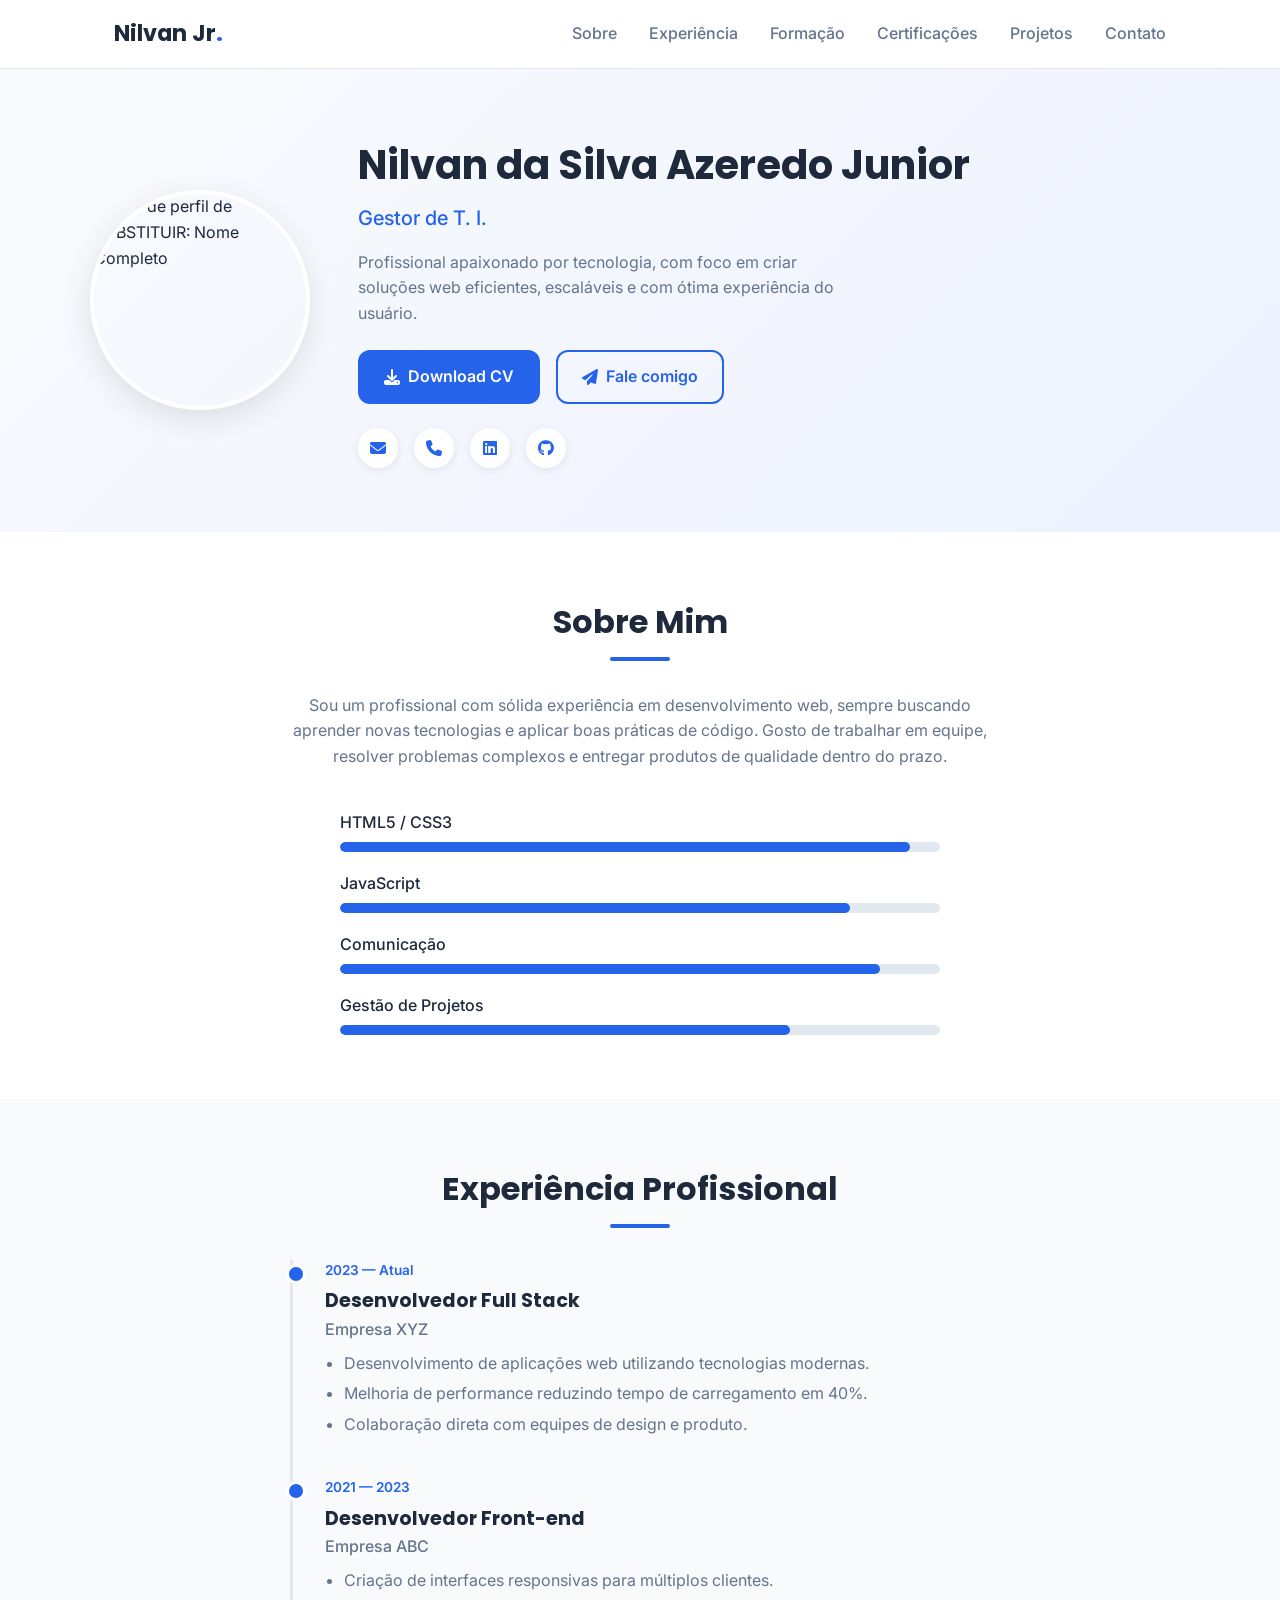
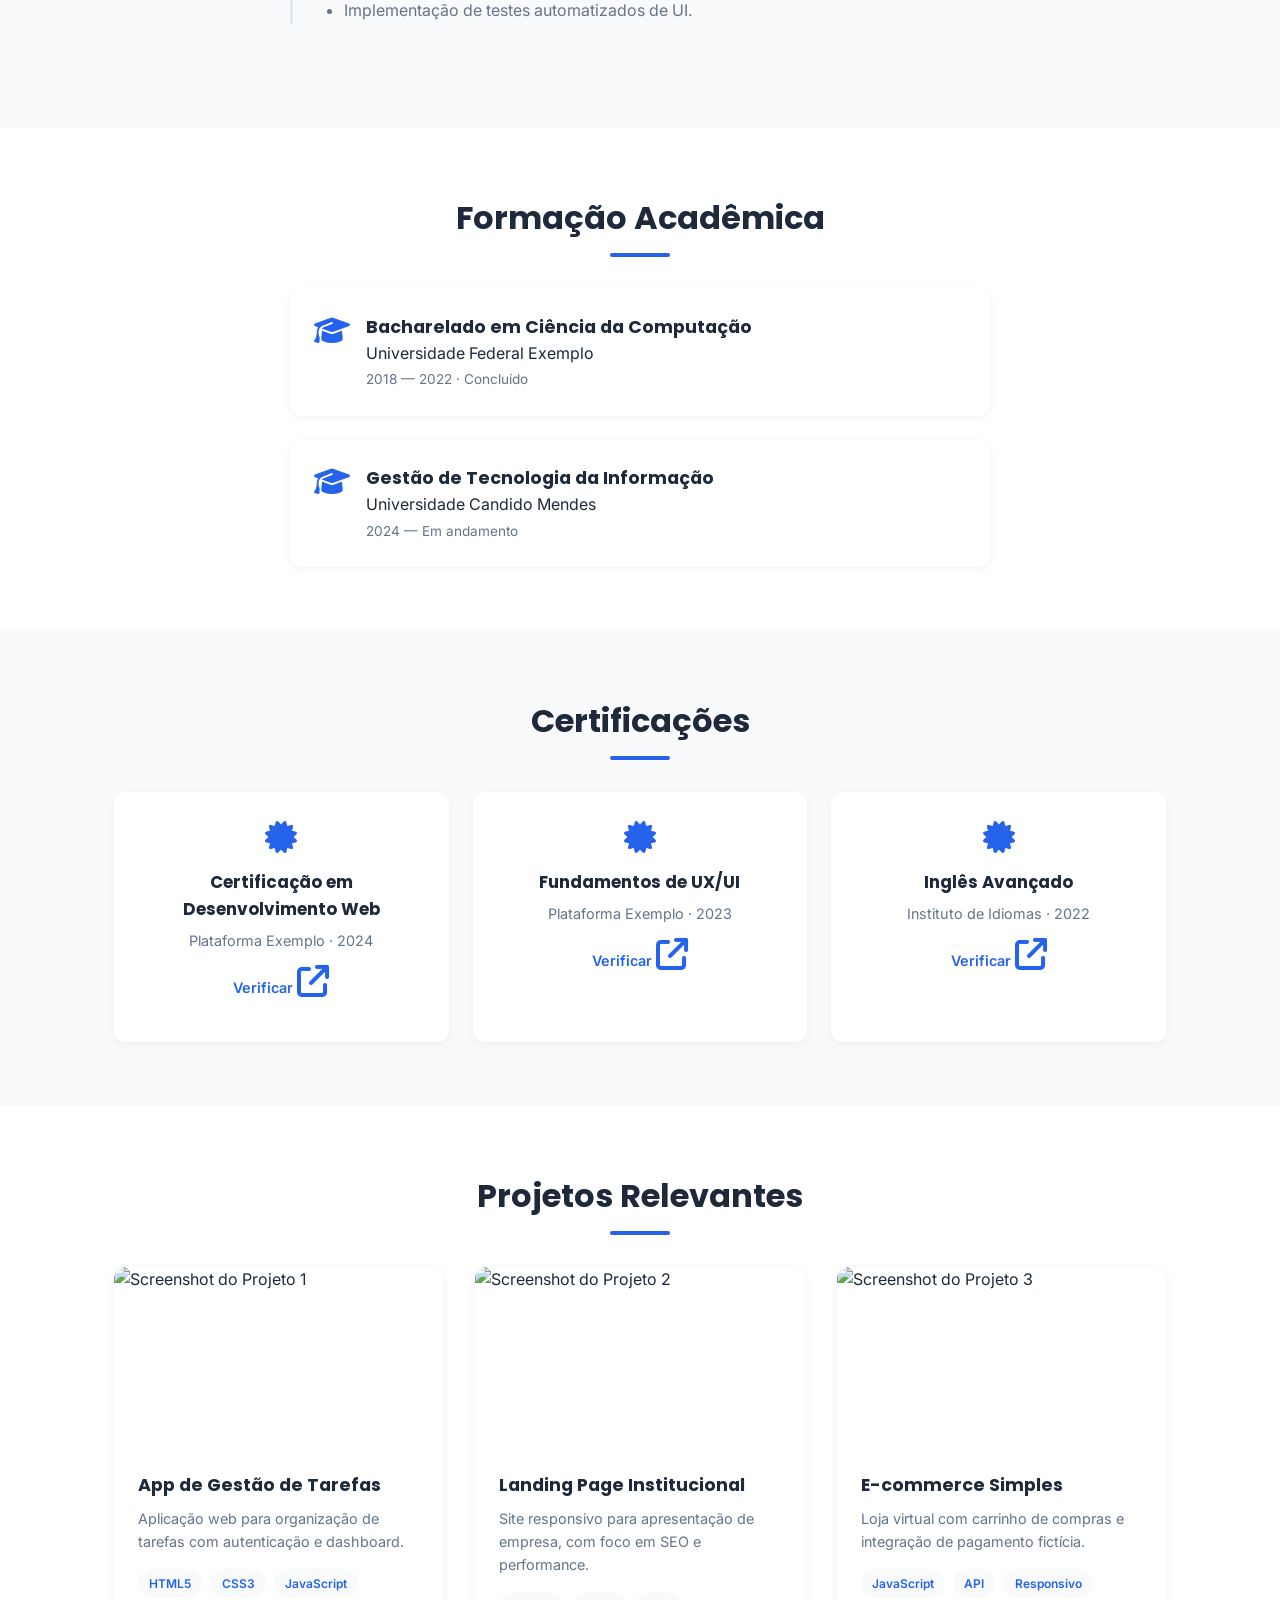
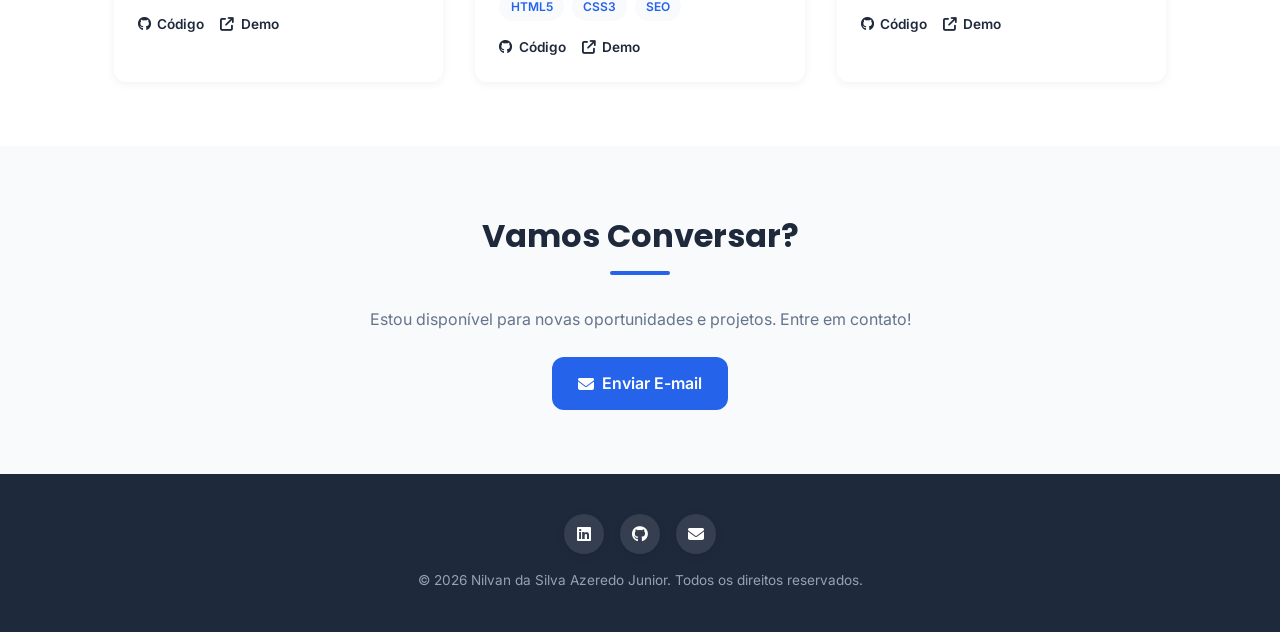
==== index.html @ 036e0cd0 "Arquivos" ====
<!DOCTYPE html>
<html lang="pt-BR">
<head>
  <meta charset="UTF-8">
  <meta name="viewport" content="width=device-width, initial-scale=1.0">
  <title>Nilvan | Currículo Digital</title>
  <meta name="description" content="Currículo digital profissional de Nilvan - Experiência, formação, certificações e projetos.">

  <!-- Open Graph -->
  <meta property="og:title" content="Nilvan | Currículo Digital">
  <meta property="og:description" content="Currículo digital profissional de Nilvan.">
  <meta property="og:type" content="website">

  <!-- Favicon -->
  <link rel="icon" href="data:image/svg+xml,<svg xmlns=%22http://www.w3.org/2000/svg%22 viewBox=%220 0 100 100%22><text y=%22.9em%22 font-size=%2290%22>👤</text></svg>">

  <!-- Google Fonts -->
  <link rel="preconnect" href="https://fonts.googleapis.com">
  <link href="https://fonts.googleapis.com/css2?family=Poppins:wght@400;500;600;700&family=Inter:wght@400;500&display=swap" rel="stylesheet">

  <!-- Font Awesome (ícones) -->
  <link rel="stylesheet" href="https://cdnjs.cloudflare.com/ajax/libs/font-awesome/6.5.1/css/all.min.css">

  <link rel="stylesheet" href="styles.css">

  <!-- Schema.org JSON-LD -->
  <script type="application/ld+json">
  {
    "@context": "https://schema.org",
    "@type": "Person",
    "name": "SUBSTITUIR: Nome Completo",
    "jobTitle": "SUBSTITUIR: Cargo",
    "email": "SUBSTITUIR: email@exemplo.com",
    "url": "https://seusite.com"
  }
  </script>
</head>
<body>

  <!-- ===== HEADER / NAV ===== -->
  <header class="header">
    <nav class="navbar" aria-label="Navegação principal">
      <div class="logo">Nilvan Jr<span class="dot">.</span></div>
      <button class="menu-toggle" id="menuToggle" aria-label="Abrir menu" aria-expanded="false">
        <span></span><span></span><span></span>
      </button>
      <ul class="nav-links" id="navLinks">
        <li><a href="#sobre">Sobre</a></li>
        <li><a href="#experiencia">Experiência</a></li>
        <li><a href="#formacao">Formação</a></li>
        <li><a href="#certificacoes">Certificações</a></li>
        <li><a href="#projetos">Projetos</a></li>
        <li><a href="#contato">Contato</a></li>
      </ul>
    </nav>
  </header>

  <!-- ===== HERO ===== -->
  <section class="hero" id="hero">
    <div class="hero-content">
      <div class="hero-photo">
        <img src="https://via.placeholder.com/220x220.png?text=Foto" alt="Foto de perfil de SUBSTITUIR: Nome Completo">
      </div>
      <div class="hero-text">
        <h1><!-- SUBSTITUIR: Nome Completo -->Nilvan da Silva Azeredo Junior</h1>
        <p class="subtitle"><!-- SUBSTITUIR: Cargo -->Gestor de T. I.</p>
        <p class="hero-desc">
          <!-- SUBSTITUIR: resumo curto -->
          Profissional apaixonado por tecnologia, com foco em criar soluções web
          eficientes, escaláveis e com ótima experiência do usuário.
        </p>
        <div class="hero-buttons">
          <a href="#" class="btn btn-primary" download>
            <i class="fa-solid fa-download"></i> Download CV
          </a>
          <a href="#contato" class="btn btn-outline">
            <i class="fa-solid fa-paper-plane"></i> Fale comigo
          </a>
        </div>
        <div class="social-links">
          <a href="junior.nilvan@gmail.com" aria-label="E-mail"><i class="fa-solid fa-envelope"></i></a>
          <a href="tel:+5522997311416" aria-label="Telefone"><i class="fa-solid fa-phone"></i></a>
          <a href="https://www.linkedin.com/in/nilvandsajunior/?isSelfProfile=true" target="_blank" rel="noopener" aria-label="LinkedIn"><i class="fa-brands fa-linkedin"></i></a>
          <a href="https://github.com" target="_blank" rel="noopener" aria-label="GitHub"><i class="fa-brands fa-github"></i></a>
        </div>
      </div>
    </div>
  </section>

  <main>

    <!-- ===== SOBRE MIM ===== -->
    <section class="section" id="sobre">
      <div class="container">
        <h2 class="section-title">Sobre Mim</h2>
        <p class="about-text">
          <!-- SUBSTITUIR: texto sobre você -->
          Sou um profissional com sólida experiência em desenvolvimento web,
          sempre buscando aprender novas tecnologias e aplicar boas práticas
          de código. Gosto de trabalhar em equipe, resolver problemas complexos
          e entregar produtos de qualidade dentro do prazo.
        </p>

        <div class="skills">
          <div class="skill-item">
            <span>HTML5 / CSS3</span>
            <div class="skill-bar"><div class="skill-fill" style="width: 95%;"></div></div>
          </div>
          <div class="skill-item">
            <span>JavaScript</span>
            <div class="skill-bar"><div class="skill-fill" style="width: 85%;"></div></div>
          </div>
          <div class="skill-item">
            <span>Comunicação</span>
            <div class="skill-bar"><div class="skill-fill" style="width: 90%;"></div></div>
          </div>
          <div class="skill-item">
            <span>Gestão de Projetos</span>
            <div class="skill-bar"><div class="skill-fill" style="width: 75%;"></div></div>
          </div>
        </div>
      </div>
    </section>

    <!-- ===== EXPERIÊNCIA ===== -->
    <section class="section section-alt" id="experiencia">
      <div class="container">
        <h2 class="section-title">Experiência Profissional</h2>

        <div class="timeline">
          <article class="timeline-item">
            <div class="timeline-date">2023 — Atual</div>
            <div class="timeline-content">
              <h3><!-- SUBSTITUIR: Cargo -->Desenvolvedor Full Stack</h3>
              <p class="timeline-company"><!-- SUBSTITUIR: Empresa -->Empresa XYZ</p>
              <ul>
                <li>Desenvolvimento de aplicações web utilizando tecnologias modernas.</li>
                <li>Melhoria de performance reduzindo tempo de carregamento em 40%.</li>
                <li>Colaboração direta com equipes de design e produto.</li>
              </ul>
            </div>
          </article>

          <article class="timeline-item">
            <div class="timeline-date">2021 — 2023</div>
            <div class="timeline-content">
              <h3><!-- SUBSTITUIR: Cargo -->Desenvolvedor Front-end</h3>
              <p class="timeline-company"><!-- SUBSTITUIR: Empresa -->Empresa ABC</p>
              <ul>
                <li>Criação de interfaces responsivas para múltiplos clientes.</li>
                <li>Implementação de testes automatizados de UI.</li>
              </ul>
            </div>
          </article>
        </div>
      </div>
    </section>

    <!-- ===== FORMAÇÃO ===== -->
    <section class="section" id="formacao">
      <div class="container">
        <h2 class="section-title">Formação Acadêmica</h2>

        <div class="edu-list">
          <div class="edu-item">
            <i class="fa-solid fa-graduation-cap"></i>
            <div>
              <h3><!-- SUBSTITUIR: Curso -->Bacharelado em Ciência da Computação</h3>
              <p><!-- SUBSTITUIR: Instituição -->Universidade Federal Exemplo</p>
              <span class="edu-period">2018 — 2022 · Concluído</span>
            </div>
          </div>

          <div class="edu-item">
            <i class="fa-solid fa-graduation-cap"></i>
            <div>
              <h3><!-- SUBSTITUIR: Curso -->Gestão de Tecnologia da Informação</h3>
              <p><!-- SUBSTITUIR: Instituição -->Universidade Candido Mendes</p>
              <span class="edu-period">2024 — Em andamento</span>
            </div>
          </div>
        </div>
      </div>
    </section>

    <!-- ===== CERTIFICAÇÕES ===== -->
    <section class="section section-alt" id="certificacoes">
      <div class="container">
        <h2 class="section-title">Certificações</h2>

        <div class="cert-grid">
          <div class="cert-card">
            <i class="fa-solid fa-certificate"></i>
            <h3><!-- SUBSTITUIR: Nome da certificação -->Certificação em Desenvolvimento Web</h3>
            <p><!-- SUBSTITUIR: Emissora -->Plataforma Exemplo · 2024</p>
            <a href="#" target="_blank" rel="noopener">Verificar <i class="fa-solid fa-arrow-up-right-from-square"></i></a>
          </div>

          <div class="cert-card">
            <i class="fa-solid fa-certificate"></i>
            <h3><!-- SUBSTITUIR: Nome da certificação -->Fundamentos de UX/UI</h3>
            <p><!-- SUBSTITUIR: Emissora -->Plataforma Exemplo · 2023</p>
            <a href="#" target="_blank" rel="noopener">Verificar <i class="fa-solid fa-arrow-up-right-from-square"></i></a>
          </div>

          <div class="cert-card">
            <i class="fa-solid fa-certificate"></i>
            <h3><!-- SUBSTITUIR: Nome da certificação -->Inglês Avançado</h3>
            <p><!-- SUBSTITUIR: Emissora -->Instituto de Idiomas · 2022</p>
            <a href="#" target="_blank" rel="noopener">Verificar <i class="fa-solid fa-arrow-up-right-from-square"></i></a>
          </div>
        </div>
      </div>
    </section>

    <!-- ===== PROJETOS ===== -->
    <section class="section" id="projetos">
      <div class="container">
        <h2 class="section-title">Projetos Relevantes</h2>

        <div class="projects-grid">
          <article class="project-card">
            <div class="project-thumb">
              <img src="https://via.placeholder.com/400x220.png?text=Projeto+1" alt="Screenshot do Projeto 1">
            </div>
            <div class="project-info">
              <h3><!-- SUBSTITUIR: Nome do projeto -->App de Gestão de Tarefas</h3>
              <p><!-- SUBSTITUIR: Descrição -->Aplicação web para organização de tarefas com autenticação e dashboard.</p>
              <div class="tags">
                <span>HTML5</span><span>CSS3</span><span>JavaScript</span>
              </div>
              <div class="project-links">
                <a href="#" target="_blank" rel="noopener"><i class="fa-brands fa-github"></i> Código</a>
                <a href="#" target="_blank" rel="noopener"><i class="fa-solid fa-arrow-up-right-from-square"></i> Demo</a>
              </div>
            </div>
          </article>

          <article class="project-card">
            <div class="project-thumb">
              <img src="https://via.placeholder.com/400x220.png?text=Projeto+2" alt="Screenshot do Projeto 2">
            </div>
            <div class="project-info">
              <h3><!-- SUBSTITUIR: Nome do projeto -->Landing Page Institucional</h3>
              <p><!-- SUBSTITUIR: Descrição -->Site responsivo para apresentação de empresa, com foco em SEO e performance.</p>
              <div class="tags">
                <span>HTML5</span><span>CSS3</span><span>SEO</span>
              </div>
              <div class="project-links">
                <a href="#" target="_blank" rel="noopener"><i class="fa-brands fa-github"></i> Código</a>
                <a href="#" target="_blank" rel="noopener"><i class="fa-solid fa-arrow-up-right-from-square"></i> Demo</a>
              </div>
            </div>
          </article>

          <article class="project-card">
            <div class="project-thumb">
              <img src="https://via.placeholder.com/400x220.png?text=Projeto+3" alt="Screenshot do Projeto 3">
            </div>
            <div class="project-info">
              <h3><!-- SUBSTITUIR: Nome do projeto -->E-commerce Simples</h3>
              <p><!-- SUBSTITUIR: Descrição -->Loja virtual com carrinho de compras e integração de pagamento fictícia.</p>
              <div class="tags">
                <span>JavaScript</span><span>API</span><span>Responsivo</span>
              </div>
              <div class="project-links">
                <a href="#" target="_blank" rel="noopener"><i class="fa-brands fa-github"></i> Código</a>
                <a href="#" target="_blank" rel="noopener"><i class="fa-solid fa-arrow-up-right-from-square"></i> Demo</a>
              </div>
            </div>
          </article>
        </div>
      </div>
    </section>

    <!-- ===== CONTATO ===== -->
    <section class="section section-alt" id="contato">
      <div class="container contact-container">
        <h2 class="section-title">Vamos Conversar?</h2>
        <p>Estou disponível para novas oportunidades e projetos. Entre em contato!</p>
        <a href="mailto:email@exemplo.com" class="btn btn-primary">
          <i class="fa-solid fa-envelope"></i> Enviar E-mail
        </a>
      </div>
    </section>

  </main>

  <!-- ===== FOOTER ===== -->
  <footer class="footer">
    <div class="social-links">
      <a href="https://linkedin.com" target="_blank" rel="noopener" aria-label="LinkedIn"><i class="fa-brands fa-linkedin"></i></a>
      <a href="https://github.com" target="_blank" rel="noopener" aria-label="GitHub"><i class="fa-brands fa-github"></i></a>
      <a href="mailto:email@exemplo.com" aria-label="E-mail"><i class="fa-solid fa-envelope"></i></a>
    </div>
    <p>&copy; <span id="year"></span> <!-- SUBSTITUIR: Nome Completo -->Nilvan da Silva Azeredo Junior. Todos os direitos reservados.</p>
  </footer>

  <script>
    // Ano dinâmico no footer
    document.getElementById('year').textContent = new Date().getFullYear();

    // Menu hambúrguer mobile
    const menuToggle = document.getElementById('menuToggle');
    const navLinks = document.getElementById('navLinks');

    menuToggle.addEventListener('click', () => {
      const isOpen = navLinks.classList.toggle('active');
      menuToggle.classList.toggle('active');
      menuToggle.setAttribute('aria-expanded', isOpen);
    });

    // Fecha menu ao clicar em um link (mobile)
    document.querySelectorAll('.nav-links a').forEach(link => {
      link.addEventListener('click', () => {
        navLinks.classList.remove('active');
        menuToggle.classList.remove('active');
      });
    });

    // Fade-in ao rolar
    const sections = document.querySelectorAll('.section, .hero');
    const observer = new IntersectionObserver((entries) => {
      entries.forEach(entry => {
        if (entry.isIntersecting) {
          entry.target.classList.add('visible');
        }
      });
    }, { threshold: 0.15 });
    sections.forEach(sec => observer.observe(sec));
  </script>

</body>
</html>
---- styles.css ----
/* ===== RESET E VARIÁVEIS ===== */
:root {
  --color-primary: #2563eb;
  --color-primary-dark: #1d4ed8;
  --color-dark: #1e293b;
  --color-gray: #64748b;
  --color-light-bg: #f8fafc;
  --color-white: #ffffff;
  --color-border: #e2e8f0;

  --font-heading: 'Poppins', sans-serif;
  --font-body: 'Inter', sans-serif;

  --radius: 12px;
  --transition: 0.3s ease;
  --max-width: 1100px;
}

* {
  margin: 0;
  padding: 0;
  box-sizing: border-box;
}

html {
  scroll-behavior: smooth;
}

body {
  font-family: var(--font-body);
  color: var(--color-dark);
  line-height: 1.6;
  background: var(--color-white);
}

img {
  max-width: 100%;
  display: block;
}

a {
  text-decoration: none;
  color: inherit;
}

ul {
  list-style: none;
}

.container {
  max-width: var(--max-width);
  margin: 0 auto;
  padding: 0 1.5rem;
}

/* ===== ANIMAÇÃO FADE-IN AO ROLAR ===== */
.section, .hero {
  opacity: 0;
  transform: translateY(20px);
  transition: opacity 0.6s ease, transform 0.6s ease;
}

.section.visible, .hero.visible {
  opacity: 1;
  transform: translateY(0);
}

/* ===== HEADER / NAVBAR ===== */
.header {
  position: sticky;
  top: 0;
  background: rgba(255,255,255,0.95);
  backdrop-filter: blur(8px);
  z-index: 1000;
  border-bottom: 1px solid var(--color-border);
}

.navbar {
  max-width: var(--max-width);
  margin: 0 auto;
  display: flex;
  justify-content: space-between;
  align-items: center;
  padding: 1rem 1.5rem;
}

.logo {
  font-family: var(--font-heading);
  font-weight: 700;
  font-size: 1.4rem;
  color: var(--color-dark);
}

.logo .dot {
  color: var(--color-primary);
}

.nav-links {
  display: flex;
  gap: 2rem;
}

.nav-links a {
  font-weight: 500;
  color: var(--color-gray);
  transition: color var(--transition);
  position: relative;
}

.nav-links a:hover {
  color: var(--color-primary);
}

.menu-toggle {
  display: none;
  flex-direction: column;
  gap: 5px;
  background: none;
  border: none;
  cursor: pointer;
  padding: 8px;
}

.menu-toggle span {
  width: 25px;
  height: 3px;
  background: var(--color-dark);
  border-radius: 2px;
  transition: var(--transition);
}

/* ===== HERO ===== */
.hero {
  padding: 4rem 1.5rem;
  background: linear-gradient(135deg, var(--color-light-bg), #eef2ff);
}

.hero-content {
  max-width: var(--max-width);
  margin: 0 auto;
  display: flex;
  align-items: center;
  gap: 3rem;
  flex-wrap: wrap;
}

.hero-photo img {
  width: 220px;
  height: 220px;
  border-radius: 50%;
  object-fit: cover;
  border: 4px solid var(--color-white);
  box-shadow: 0 10px 30px rgba(0,0,0,0.1);
}

.hero-text {
  flex: 1;
  min-width: 280px;
}

.hero-text h1 {
  font-family: var(--font-heading);
  font-size: 2.5rem;
  font-weight: 700;
  color: var(--color-dark);
}

.subtitle {
  font-size: 1.25rem;
  color: var(--color-primary);
  font-weight: 500;
  margin: 0.3rem 0 1rem;
}

.hero-desc {
  color: var(--color-gray);
  max-width: 500px;
  margin-bottom: 1.5rem;
}

.hero-buttons {
  display: flex;
  gap: 1rem;
  flex-wrap: wrap;
  margin-bottom: 1.5rem;
}

.btn {
  display: inline-flex;
  align-items: center;
  gap: 0.5rem;
  padding: 0.75rem 1.5rem;
  border-radius: var(--radius);
  font-weight: 600;
  transition: var(--transition);
  cursor: pointer;
  border: 2px solid transparent;
}

.btn-primary {
  background: var(--color-primary);
  color: var(--color-white);
}

.btn-primary:hover {
  background: var(--color-primary-dark);
  transform: translateY(-2px);
}

.btn-outline {
  border-color: var(--color-primary);
  color: var(--color-primary);
}

.btn-outline:hover {
  background: var(--color-primary);
  color: var(--color-white);
}

.social-links {
  display: flex;
  gap: 1rem;
}

.social-links a {
  width: 40px;
  height: 40px;
  display: flex;
  align-items: center;
  justify-content: center;
  border-radius: 50%;
  background: var(--color-white);
  color: var(--color-primary);
  box-shadow: 0 2px 8px rgba(0,0,0,0.08);
  transition: var(--transition);
}

.social-links a:hover {
  background: var(--color-primary);
  color: var(--color-white);
  transform: translateY(-3px);
}

/* ===== SECTIONS GERAIS ===== */
.section {
  padding: 4rem 0;
}

.section-alt {
  background: var(--color-light-bg);
}

.section-title {
  font-family: var(--font-heading);
  font-size: 2rem;
  font-weight: 700;
  margin-bottom: 2rem;
  text-align: center;
  position: relative;
}

.section-title::after {
  content: '';
  display: block;
  width: 60px;
  height: 4px;
  background: var(--color-primary);
  margin: 0.6rem auto 0;
  border-radius: 2px;
}

/* ===== SOBRE ===== */
.about-text {
  max-width: 700px;
  margin: 0 auto 2.5rem;
  text-align: center;
  color: var(--color-gray);
}

.skills {
  max-width: 600px;
  margin: 0 auto;
  display: flex;
  flex-direction: column;
  gap: 1.2rem;
}

.skill-item span {
  display: block;
  margin-bottom: 0.4rem;
  font-weight: 500;
}

.skill-bar {
  width: 100%;
  height: 10px;
  background: var(--color-border);
  border-radius: 5px;
  overflow: hidden;
}

.skill-fill {
  height: 100%;
  background: var(--color-primary);
  border-radius: 5px;
}

/* ===== TIMELINE (EXPERIÊNCIA) ===== */
.timeline {
  max-width: 700px;
  margin: 0 auto;
  position: relative;
  padding-left: 2rem;
  border-left: 3px solid var(--color-border);
}

.timeline-item {
  margin-bottom: 2.5rem;
  position: relative;
}

.timeline-item::before {
  content: '';
  position: absolute;
  left: -2.45rem;
  top: 4px;
  width: 14px;
  height: 14px;
  background: var(--color-primary);
  border-radius: 50%;
  border: 3px solid var(--color-white);
}

.timeline-date {
  font-size: 0.85rem;
  color: var(--color-primary);
  font-weight: 600;
  margin-bottom: 0.3rem;
}

.timeline-content h3 {
  font-family: var(--font-heading);
  font-size: 1.2rem;
}

.timeline-company {
  color: var(--color-gray);
  font-weight: 500;
  margin-bottom: 0.5rem;
}

.timeline-content ul {
  padding-left: 1.2rem;
}

.timeline-content li {
  list-style: disc;
  margin-bottom: 0.3rem;
  color: var(--color-gray);
}

/* ===== FORMAÇÃO ===== */
.edu-list {
  max-width: 700px;
  margin: 0 auto;
  display: flex;
  flex-direction: column;
  gap: 1.5rem;
}

.edu-item {
  display: flex;
  gap: 1rem;
  align-items: flex-start;
  background: var(--color-white);
  padding: 1.5rem;
  border-radius: var(--radius);
  box-shadow: 0 2px 10px rgba(0,0,0,0.05);
}

.edu-item i {
  font-size: 1.8rem;
  color: var(--color-primary);
  margin-top: 0.2rem;
}

.edu-item h3 {
  font-family: var(--font-heading);
  font-size: 1.1rem;
}

.edu-period {
  font-size: 0.85rem;
  color: var(--color-gray);
}

/* ===== CERTIFICAÇÕES ===== */
.cert-grid {
  display: grid;
  grid-template-columns: repeat(auto-fit, minmax(250px, 1fr));
  gap: 1.5rem;
  max-width: var(--max-width);
  margin: 0 auto;
}

.cert-card {
  background: var(--color-white);
  padding: 1.8rem;
  border-radius: var(--radius);
  text-align: center;
  box-shadow: 0 2px 10px rgba(0,0,0,0.05);
  transition: var(--transition);
}

.cert-card:hover {
  transform: translateY(-5px);
  box-shadow: 0 10px 25px rgba(0,0,0,0.1);
}

.cert-card i {
  font-size: 2rem;
  color: var(--color-primary);
  margin-bottom: 1rem;
}

.cert-card h3 {
  font-family: var(--font-heading);
  font-size: 1.05rem;
  margin-bottom: 0.4rem;
}

.cert-card p {
  color: var(--color-gray);
  font-size: 0.9rem;
  margin-bottom: 0.8rem;
}

.cert-card a {
  color: var(--color-primary);
  font-weight: 600;
  font-size: 0.9rem;
}

/* ===== PROJETOS ===== */
.projects-grid {
  display: grid;
  grid-template-columns: repeat(auto-fit, minmax(280px, 1fr));
  gap: 2rem;
  max-width: var(--max-width);
  margin: 0 auto;
}

.project-card {
  background: var(--color-white);
  border-radius: var(--radius);
  overflow: hidden;
  box-shadow: 0 2px 10px rgba(0,0,0,0.06);
  transition: var(--transition);
}

.project-card:hover {
  transform: translateY(-6px);
  box-shadow: 0 15px 30px rgba(0,0,0,0.12);
}

.project-thumb img {
  width: 100%;
  height: 180px;
  object-fit: cover;
}

.project-info {
  padding: 1.5rem;
}

.project-info h3 {
  font-family: var(--font-heading);
  font-size: 1.1rem;
  margin-bottom: 0.5rem;
}

.project-info p {
  color: var(--color-gray);
  font-size: 0.9rem;
  margin-bottom: 1rem;
}

.tags {
  display: flex;
  gap: 0.5rem;
  flex-wrap: wrap;
  margin-bottom: 1rem;
}

.tags span {
  background: var(--color-light-bg);
  color: var(--color-primary);
  font-size: 0.75rem;
  font-weight: 600;
  padding: 0.3rem 0.7rem;
  border-radius: 20px;
}

.project-links {
  display: flex;
  gap: 1rem;
}

.project-links a {
  font-size: 0.85rem;
  font-weight: 600;
  color: var(--color-dark);
  display: flex;
  align-items: center;
  gap: 0.4rem;
}

.project-links a:hover {
  color: var(--color-primary);
}

/* ===== CONTATO ===== */
.contact-container {
  text-align: center;
}

.contact-container p {
  color: var(--color-gray);
  margin-bottom: 1.5rem;
}

/* ===== FOOTER ===== */
.footer {
  background: var(--color-dark);
  color: var(--color-white);
  text-align: center;
  padding: 2.5rem 1.5rem;
}

.footer .social-links {
  justify-content: center;
  margin-bottom: 1rem;
}

.footer .social-links a {
  background: rgba(255,255,255,0.1);
  color: var(--color-white);
}

.footer .social-links a:hover {
  background: var(--color-primary);
}

.footer p {
  font-size: 0.85rem;
  color: #94a3b8;
}

/* ===== RESPONSIVIDADE ===== */

/* Tablet */
@media (max-width: 768px) {
  .hero-content {
    flex-direction: column;
    text-align: center;
  }

  .hero-buttons, .social-links {
    justify-content: center;
  }

  .timeline {
    padding-left: 1.5rem;
  }
}

/* Mobile */
@media (max-width: 480px) {
  .menu-toggle {
    display: flex;
  }

  .nav-links {
    position: absolute;
    top: 100%;
    left: 0;
    right: 0;
    background: var(--color-white);
    flex-direction: column;
    align-items: center;
    gap: 1.5rem;
    padding: 1.5rem 0;
    box-shadow: 0 10px 20px rgba(0,0,0,0.08);
    transform: translateY(-10px);
    opacity: 0;
    pointer-events: none;
    transition: var(--transition);
  }

  .nav-links.active {
    transform: translateY(0);
    opacity: 1;
    pointer-events: all;
  }

  .menu-toggle.active span:nth-child(1) {
    transform: translateY(8px) rotate(45deg);
  }
  .menu-toggle.active span:nth-child(2) {
    opacity: 0;
  }
  .menu-toggle.active span:nth-child(3) {
    transform: translateY(-8px) rotate(-45deg);
  }

  .hero-text h1 {
    font-size: 2rem;
  }

  .hero-photo img {
    width: 160px;
    height: 160px;
  }

  .section-title {
    font-size: 1.6rem;
  }
}
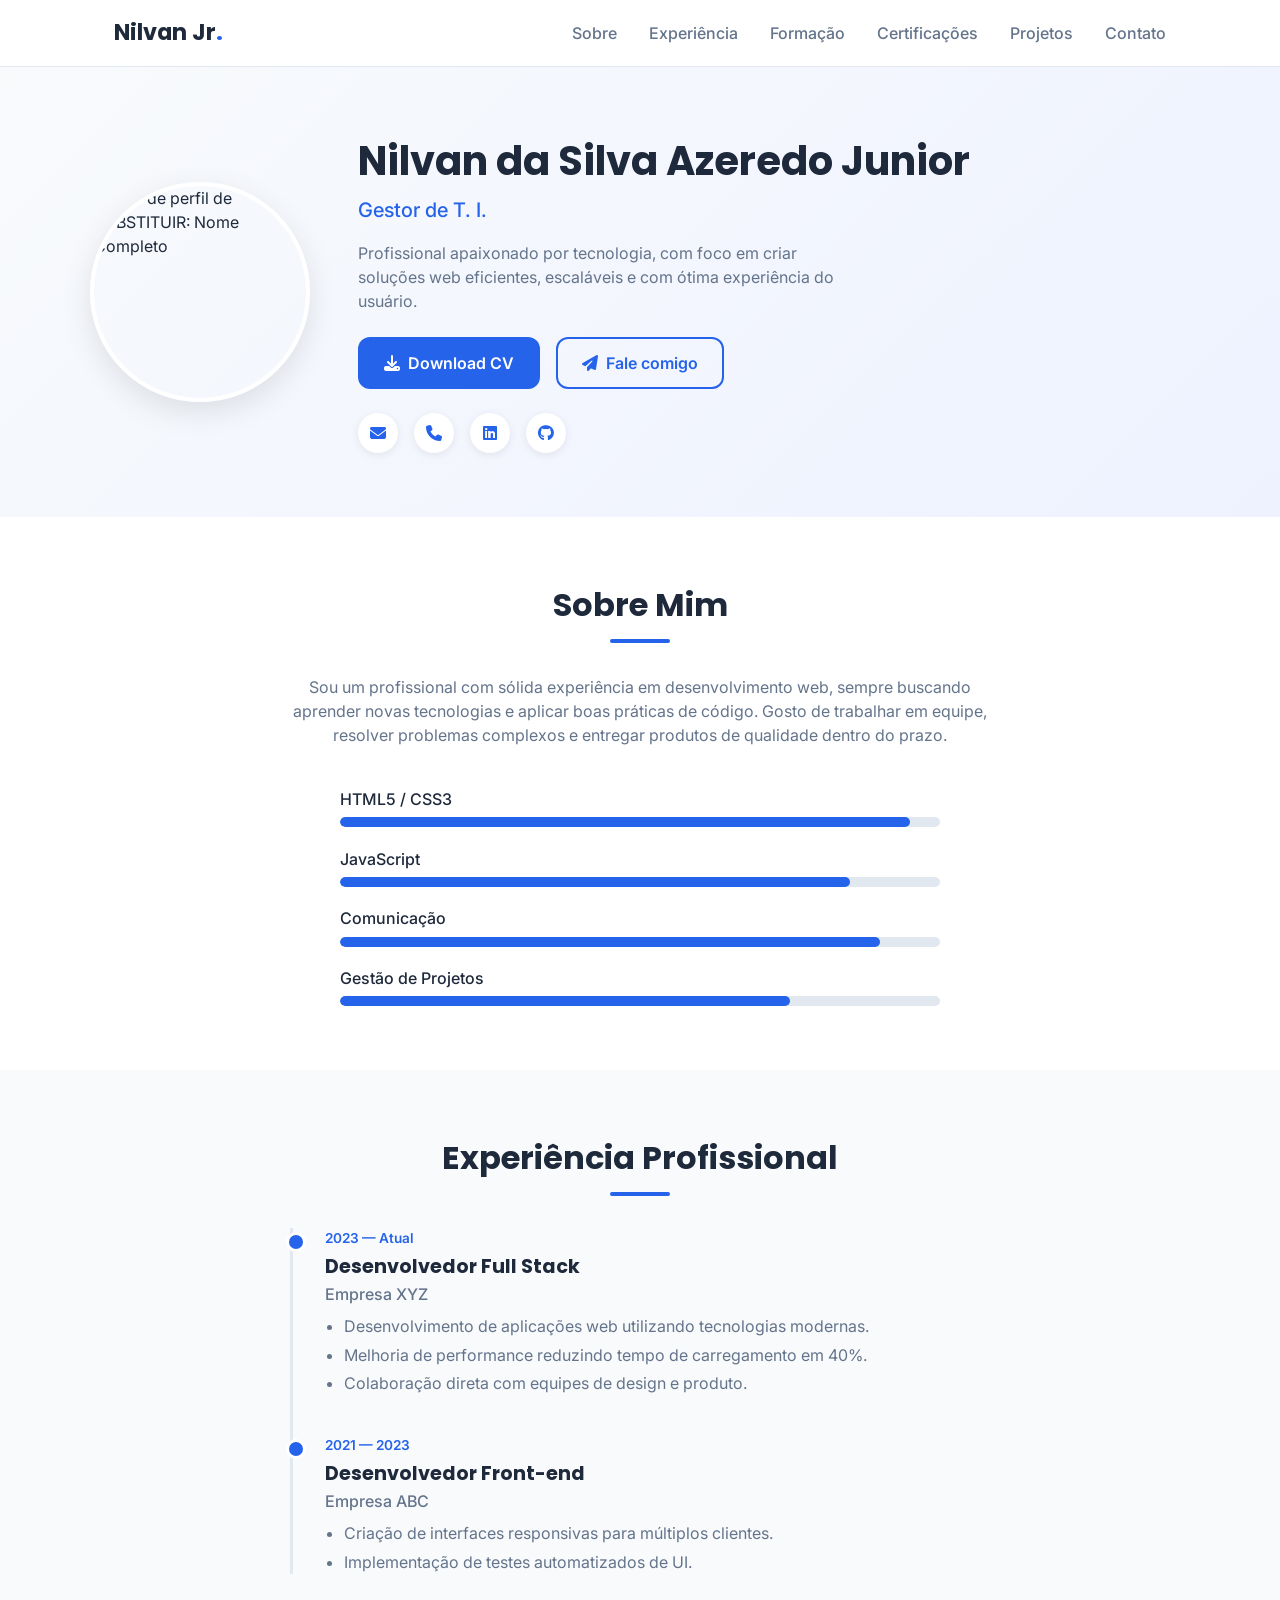
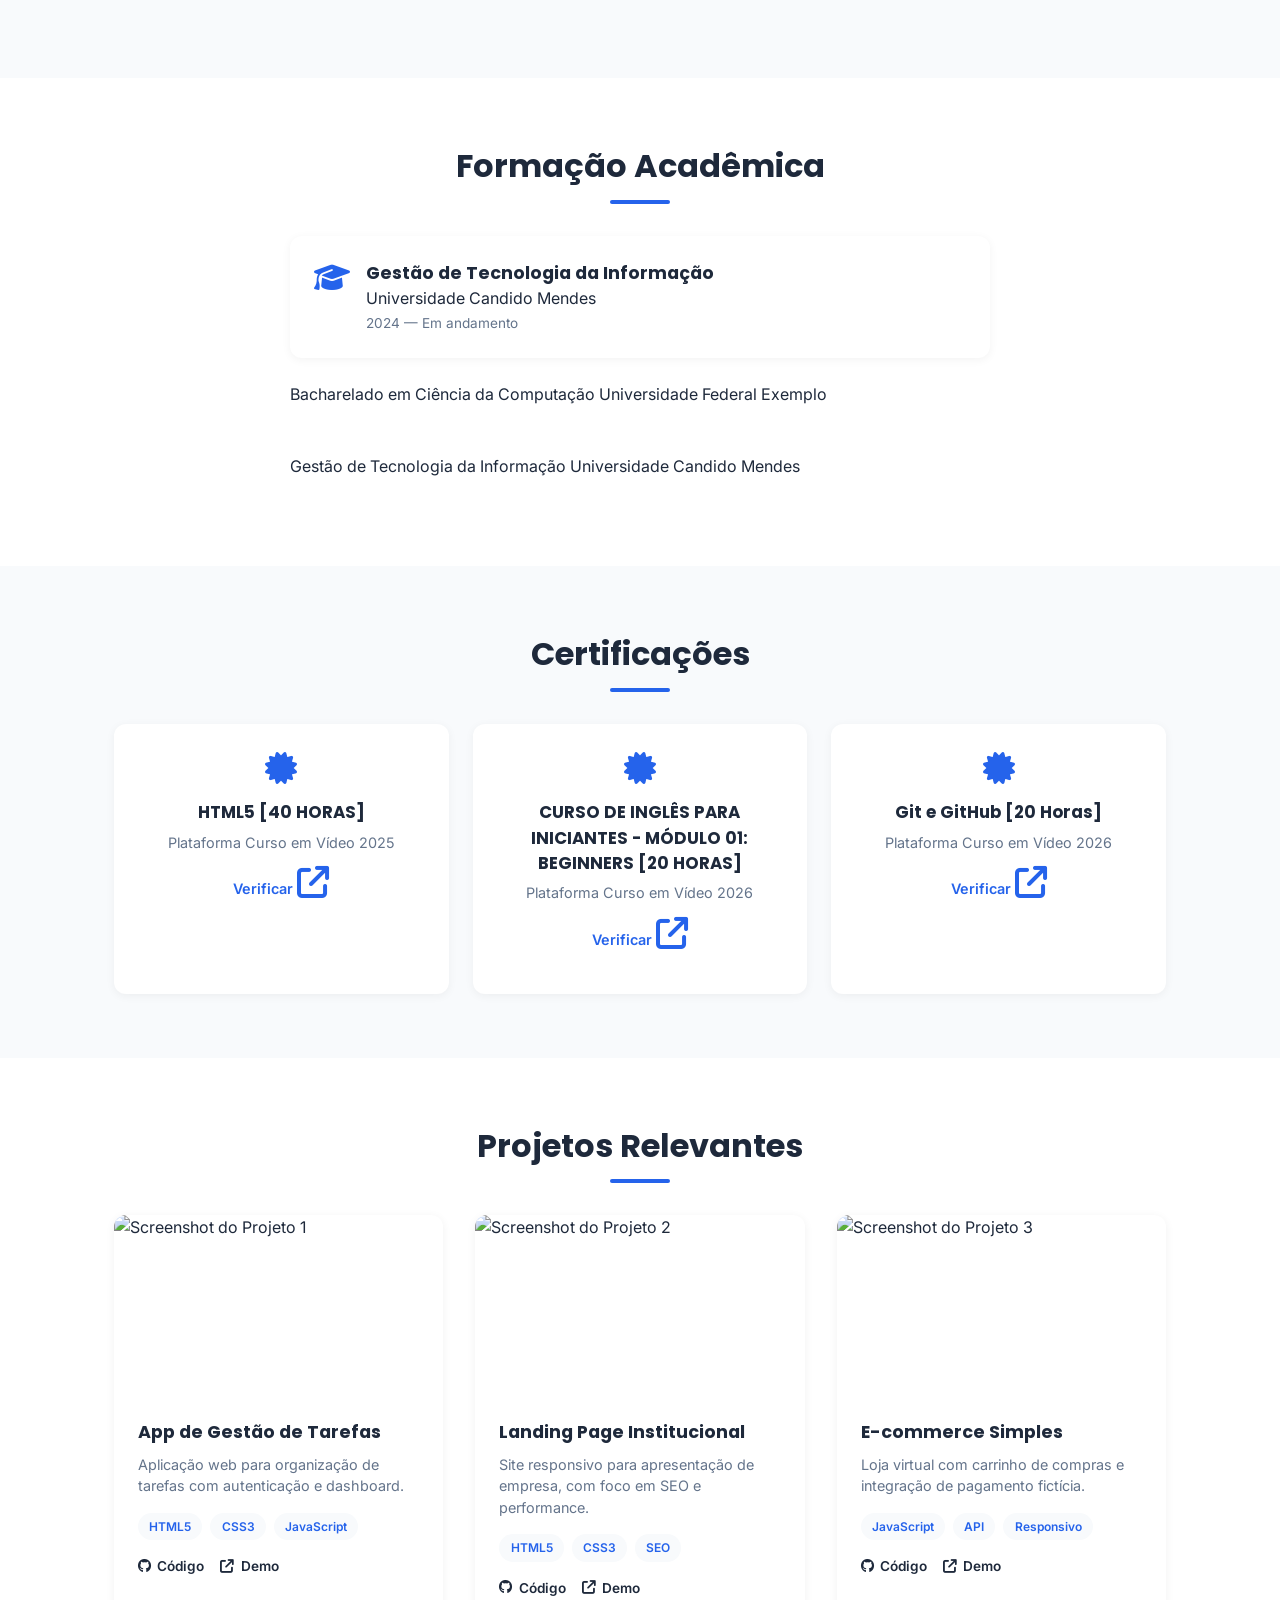
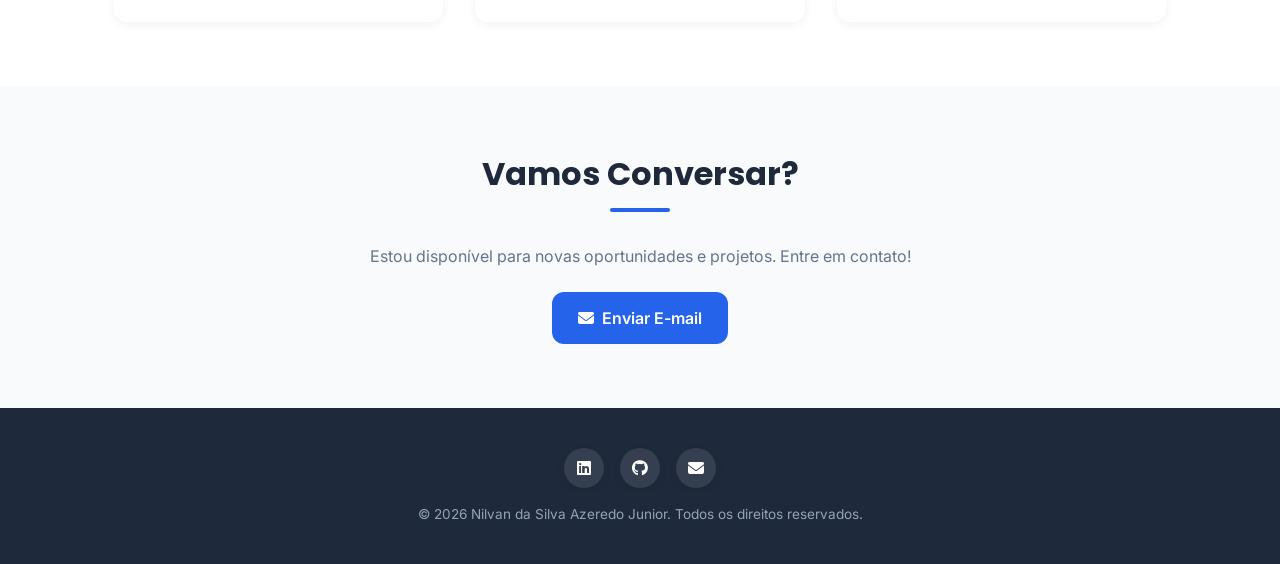
==== commit e06740de: "Atualização" ====
--- a/index.html
+++ b/index.html
@@ -3,7 +3,7 @@
 <head>
   <meta charset="UTF-8">
   <meta name="viewport" content="width=device-width, initial-scale=1.0">
-  <title>Nilvan | Currículo Digital</title>
+  <title>Nilvan Jr. | Currículo Digital</title>
   <meta name="description" content="Currículo digital profissional de Nilvan - Experiência, formação, certificações e projetos.">
 
   <!-- Open Graph -->
@@ -163,22 +163,32 @@
 
         <div class="edu-list">
           <div class="edu-item">
-            <i class="fa-solid fa-graduation-cap"></i>
-            <div>
-              <h3><!-- SUBSTITUIR: Curso -->Bacharelado em Ciência da Computação</h3>
-              <p><!-- SUBSTITUIR: Instituição -->Universidade Federal Exemplo</p>
-              <span class="edu-period">2018 — 2022 · Concluído</span>
-            </div>
-          </div>
-
-          <div class="edu-item">
-            <i class="fa-solid fa-graduation-cap"></i>
-            <div>
-              <h3><!-- SUBSTITUIR: Curso -->Gestão de Tecnologia da Informação</h3>
-              <p><!-- SUBSTITUIR: Instituição -->Universidade Candido Mendes</p>
-              <span class="edu-period">2024 — Em andamento</span>
-            </div>
-          </div>
+              <i class="fa-solid fa-graduation-cap"></i>
+              <div>
+                <h3><!-- SUBSTITUIR: Curso -->Gestão de Tecnologia da Informação</h3>
+                <p><!-- SUBSTITUIR: Instituição -->Universidade Candido Mendes</p>
+                <span class="edu-period">2024 — Em andamento</span>
+              </div>
+          </div>
+            <!--
+            <div class="edu-item">
+              <i class="fa-solid fa-graduation-cap"></i>
+              <div>-->
+                <!--<h3><!-- SUBSTITUIR: Curso -->Bacharelado em Ciência da Computação</h3>
+                <!--<p><!-- SUBSTITUIR: Instituição -->Universidade Federal Exemplo</p>
+                <!--<span class="edu-period">2018 — 2022 · Concluído</span>
+              </div>
+            </div>
+            
+            <div class="edu-item">
+              <i class="fa-solid fa-graduation-cap"></i>
+              <div>
+                <h3><!-- SUBSTITUIR: Curso -->Gestão de Tecnologia da Informação</h3>
+                <!--<p><!-- SUBSTITUIR: Instituição -->Universidade Candido Mendes</p>
+                <!--<span class="edu-period">2024 — Em andamento</span>
+              </div>
+            </div>
+            -->
         </div>
       </div>
     </section>
@@ -191,23 +201,23 @@
         <div class="cert-grid">
           <div class="cert-card">
             <i class="fa-solid fa-certificate"></i>
-            <h3><!-- SUBSTITUIR: Nome da certificação -->Certificação em Desenvolvimento Web</h3>
-            <p><!-- SUBSTITUIR: Emissora -->Plataforma Exemplo · 2024</p>
-            <a href="#" target="_blank" rel="noopener">Verificar <i class="fa-solid fa-arrow-up-right-from-square"></i></a>
+            <h3><!-- SUBSTITUIR: Nome da certificação -->HTML5 [40 HORAS]</h3>
+            <p><!-- SUBSTITUIR: Emissora -->Plataforma Curso em Vídeo 2025</p>
+            <a href="https://www.cursoemvideo.com/validacao-de-certificado/" target="_blank" rel="noopener">Verificar <i class="fa-solid fa-arrow-up-right-from-square"></i></a>
           </div>
 
           <div class="cert-card">
             <i class="fa-solid fa-certificate"></i>
-            <h3><!-- SUBSTITUIR: Nome da certificação -->Fundamentos de UX/UI</h3>
-            <p><!-- SUBSTITUIR: Emissora -->Plataforma Exemplo · 2023</p>
-            <a href="#" target="_blank" rel="noopener">Verificar <i class="fa-solid fa-arrow-up-right-from-square"></i></a>
+            <h3><!-- SUBSTITUIR: Nome da certificação -->CURSO DE INGLÊS PARA INICIANTES - MÓDULO 01: BEGINNERS [20 HORAS]</h3>
+            <p><!-- SUBSTITUIR: Emissora -->Plataforma Curso em Vídeo 2026</p>
+            <a href="https://www.cursoemvideo.com/validacao-de-certificado/" target="_blank" rel="noopener">Verificar <i class="fa-solid fa-arrow-up-right-from-square"></i></a>
           </div>
 
           <div class="cert-card">
             <i class="fa-solid fa-certificate"></i>
-            <h3><!-- SUBSTITUIR: Nome da certificação -->Inglês Avançado</h3>
-            <p><!-- SUBSTITUIR: Emissora -->Instituto de Idiomas · 2022</p>
-            <a href="#" target="_blank" rel="noopener">Verificar <i class="fa-solid fa-arrow-up-right-from-square"></i></a>
+            <h3><!-- SUBSTITUIR: Nome da certificação -->Git e GitHub [20 Horas]</h3>
+            <p><!-- SUBSTITUIR: Emissora -->Plataforma Curso em Vídeo 2026</p>
+            <a href="https://www.cursoemvideo.com/validacao-de-certificado/" target="_blank" rel="noopener">Verificar <i class="fa-solid fa-arrow-up-right-from-square"></i></a>
           </div>
         </div>
       </div>
--- a/styles.css
+++ b/styles.css
@@ -29,7 +29,7 @@
 body {
   font-family: var(--font-body);
   color: var(--color-dark);
-  line-height: 1.6;
+  line-height: 1.5;
   background: var(--color-white);
 }
 
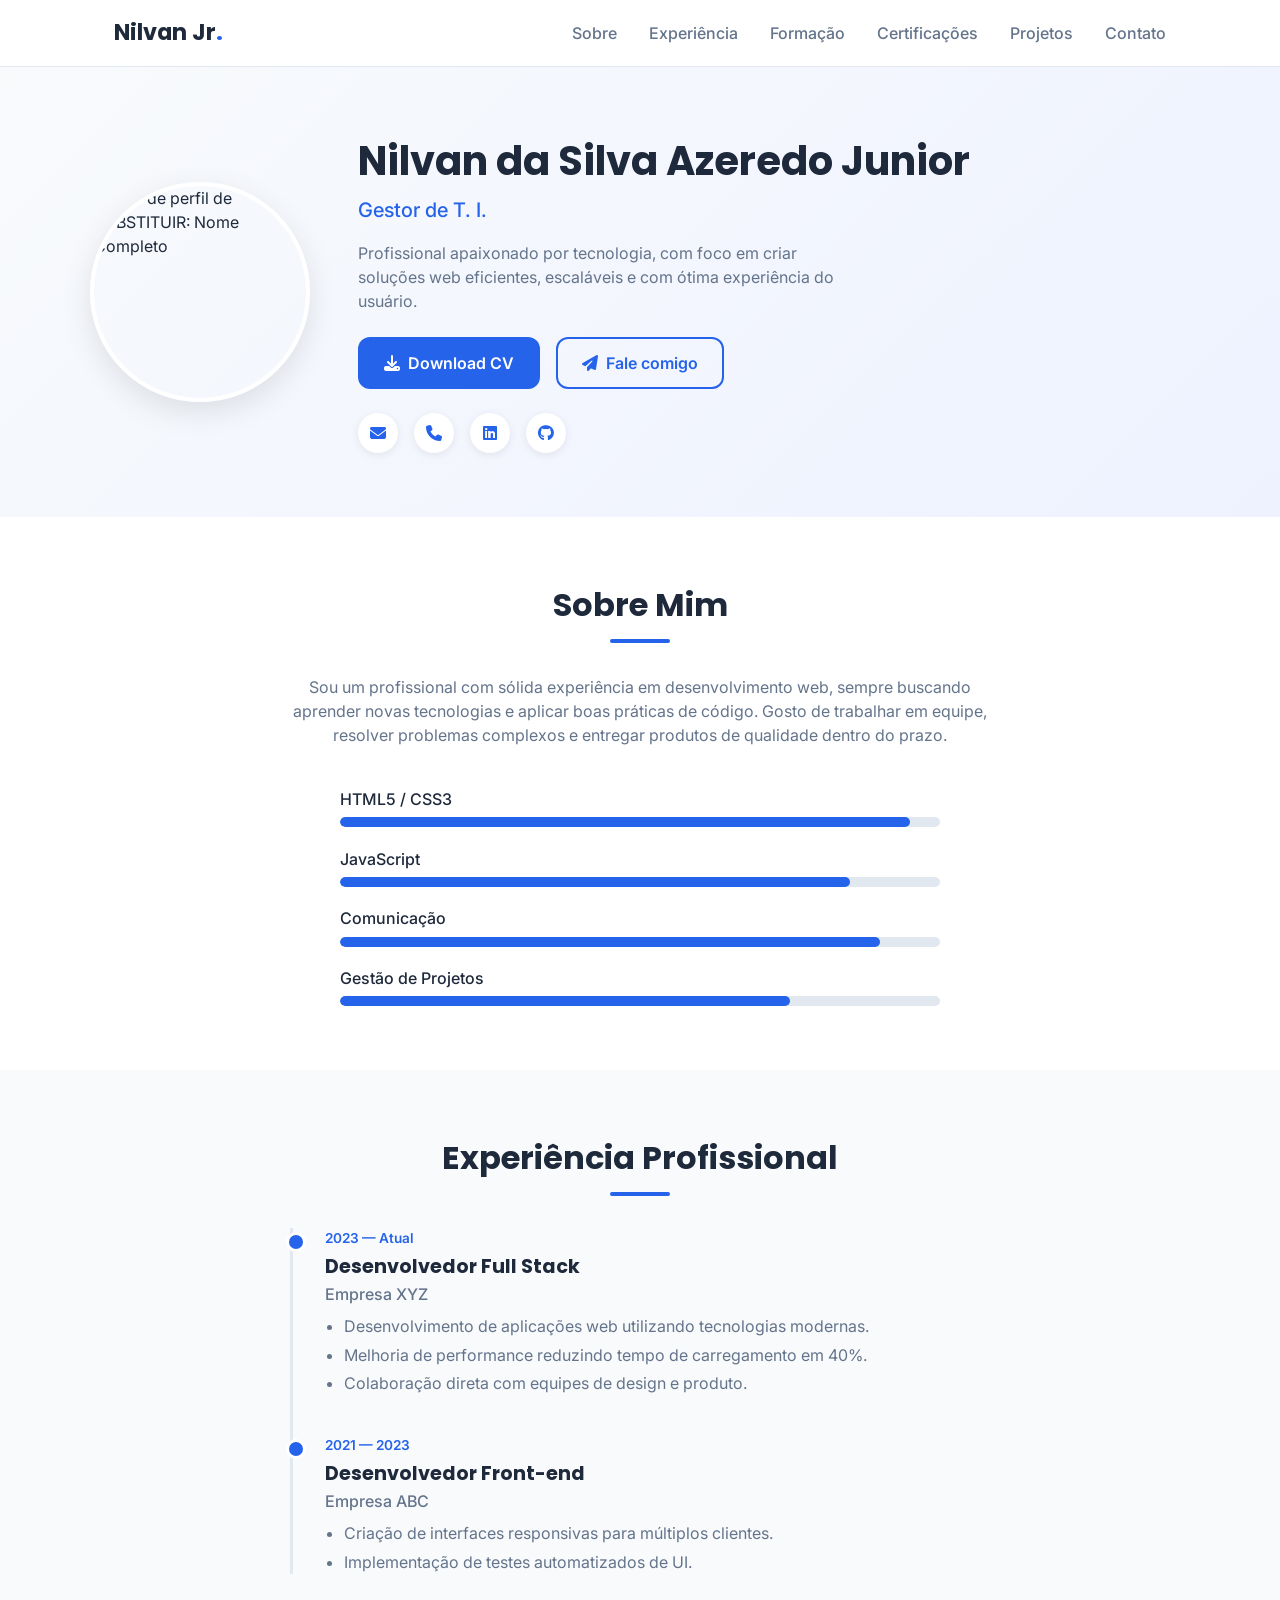
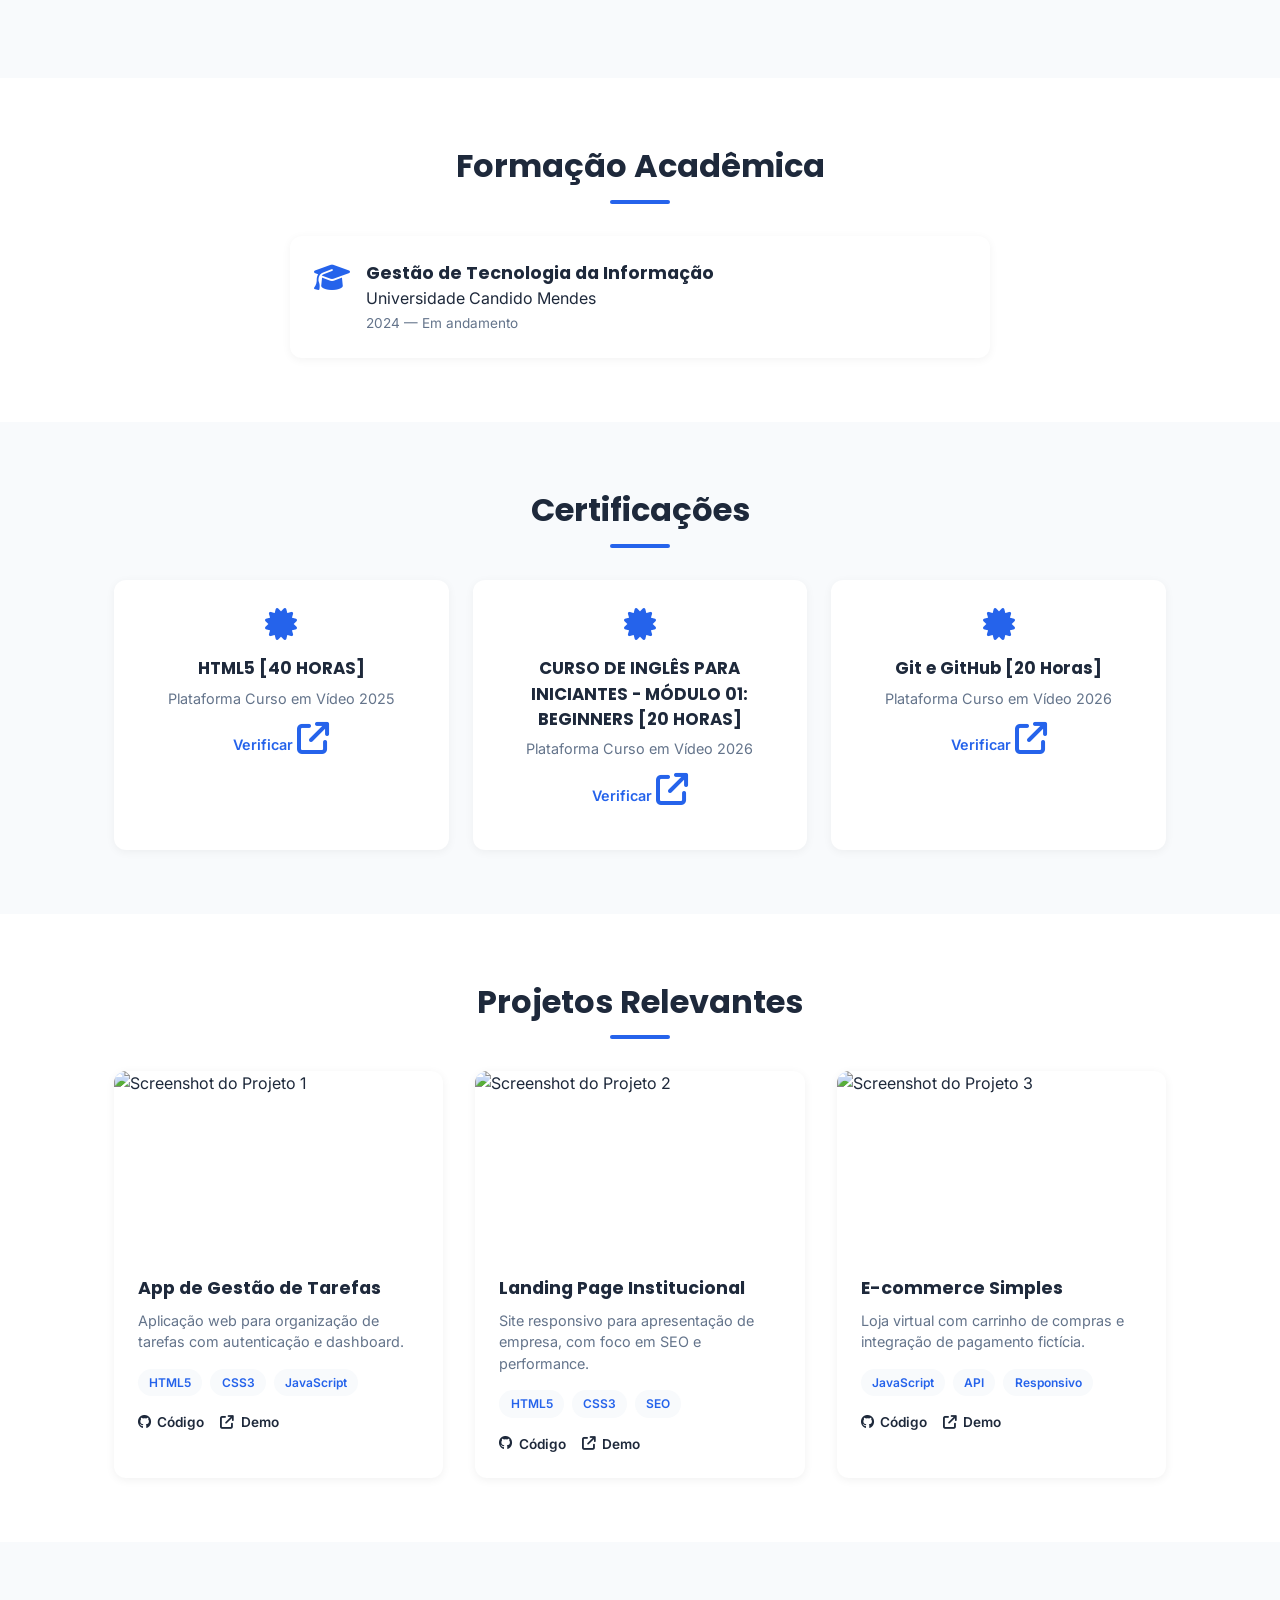
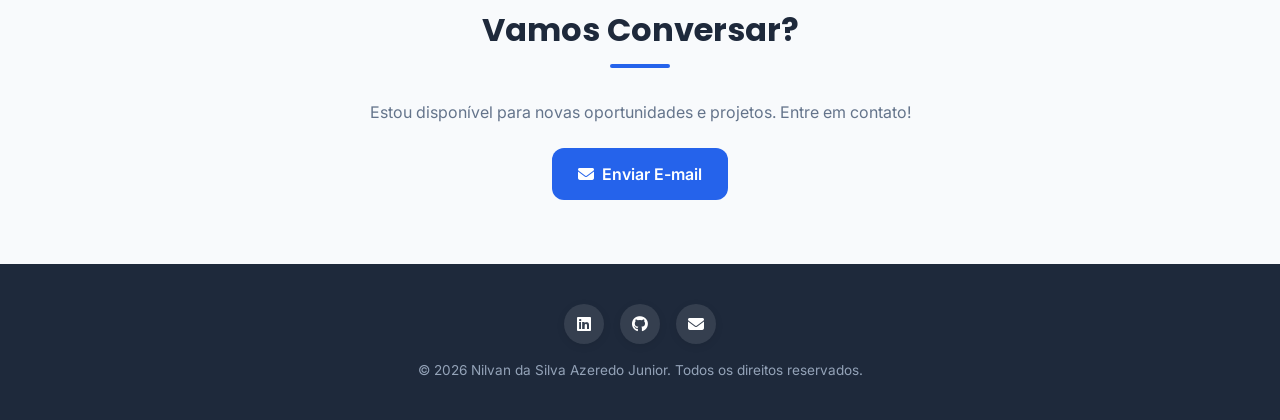
==== commit 756b5b00: "Update index" ====
--- a/index.html
+++ b/index.html
@@ -174,8 +174,8 @@
             <div class="edu-item">
               <i class="fa-solid fa-graduation-cap"></i>
               <div>-->
-                <!--<h3><!-- SUBSTITUIR: Curso -->Bacharelado em Ciência da Computação</h3>
-                <!--<p><!-- SUBSTITUIR: Instituição -->Universidade Federal Exemplo</p>
+                <!--<h3><!-- SUBSTITUIR: Curso --><!--Bacharelado em Ciência da Computação</h3>
+                <!--<p><!-- SUBSTITUIR: Instituição --><!--Universidade Federal Exemplo</p>
                 <!--<span class="edu-period">2018 — 2022 · Concluído</span>
               </div>
             </div>
@@ -183,8 +183,8 @@
             <div class="edu-item">
               <i class="fa-solid fa-graduation-cap"></i>
               <div>
-                <h3><!-- SUBSTITUIR: Curso -->Gestão de Tecnologia da Informação</h3>
-                <!--<p><!-- SUBSTITUIR: Instituição -->Universidade Candido Mendes</p>
+                <h3><!-- SUBSTITUIR: Curso --><!--Gestão de Tecnologia da Informação</h3>
+                <!--<p><!-- SUBSTITUIR: Instituição --><!--Universidade Candido Mendes</p>
                 <!--<span class="edu-period">2024 — Em andamento</span>
               </div>
             </div>
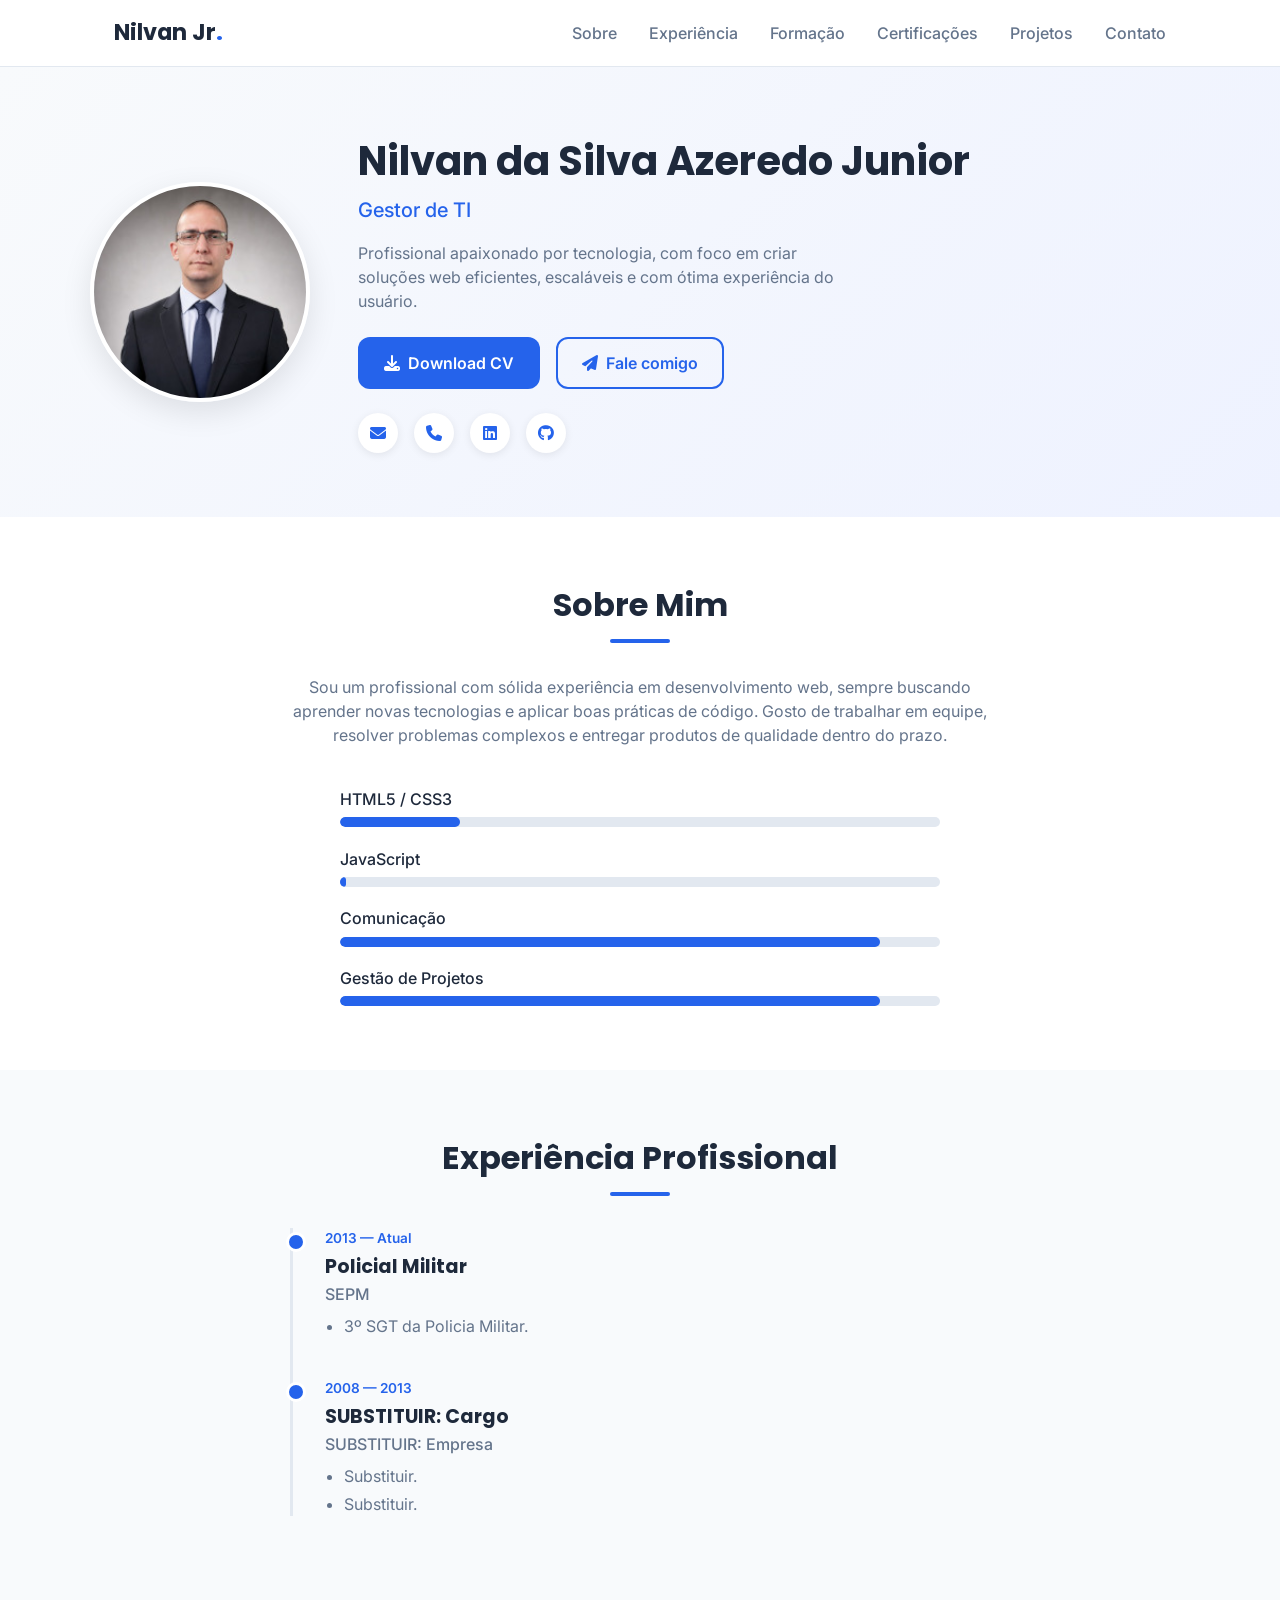
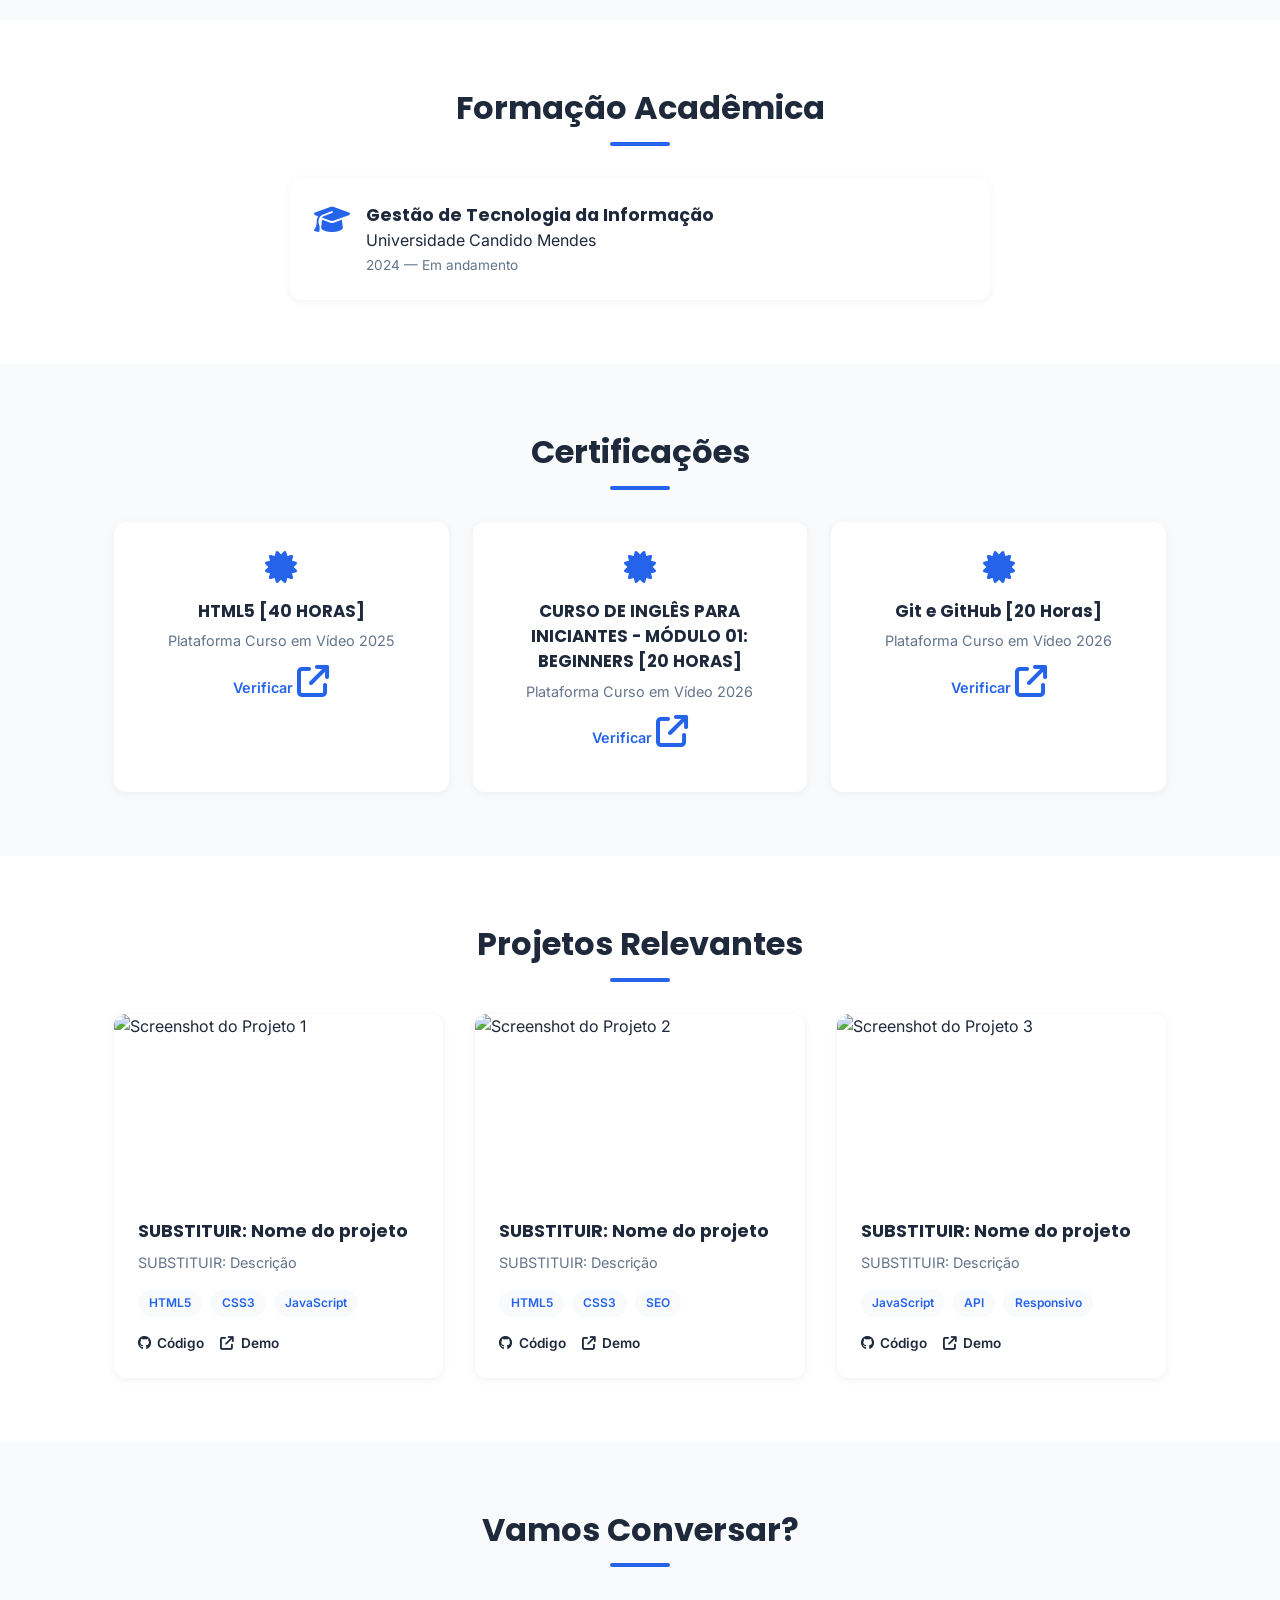
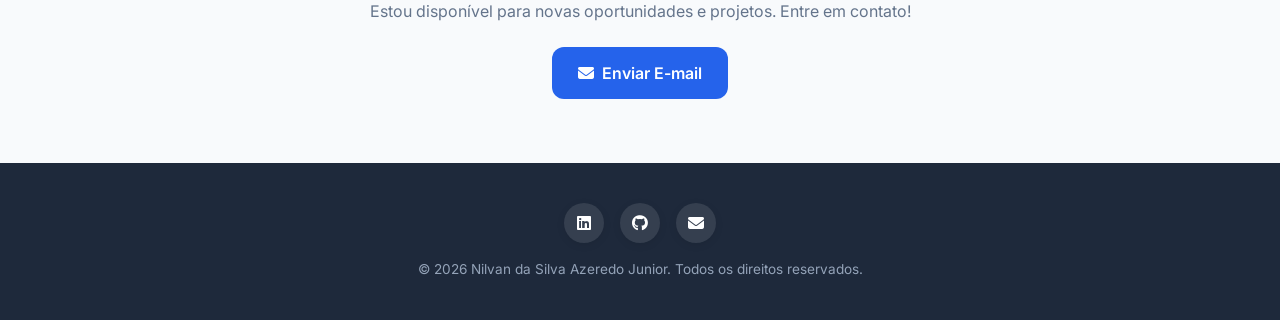
==== commit 686dd15a: "Atualização de dados." ====
--- a/index.html
+++ b/index.html
@@ -59,15 +59,13 @@
   <section class="hero" id="hero">
     <div class="hero-content">
       <div class="hero-photo">
-        <img src="https://via.placeholder.com/220x220.png?text=Foto" alt="Foto de perfil de SUBSTITUIR: Nome Completo">
+        <img src="imagens/Foto 200.jpeg" alt="Foto de perfil de Nilvan Junior">
       </div>
       <div class="hero-text">
-        <h1><!-- SUBSTITUIR: Nome Completo -->Nilvan da Silva Azeredo Junior</h1>
-        <p class="subtitle"><!-- SUBSTITUIR: Cargo -->Gestor de T. I.</p>
+        <h1>Nilvan da Silva Azeredo Junior</h1>
+        <p class="subtitle">Gestor de TI</p>
         <p class="hero-desc">
-          <!-- SUBSTITUIR: resumo curto -->
-          Profissional apaixonado por tecnologia, com foco em criar soluções web
-          eficientes, escaláveis e com ótima experiência do usuário.
+          Profissional apaixonado por tecnologia, com foco em criar soluções web eficientes, escaláveis e com ótima experiência do usuário.
         </p>
         <div class="hero-buttons">
           <a href="#" class="btn btn-primary" download>
@@ -81,7 +79,7 @@
           <a href="junior.nilvan@gmail.com" aria-label="E-mail"><i class="fa-solid fa-envelope"></i></a>
           <a href="tel:+5522997311416" aria-label="Telefone"><i class="fa-solid fa-phone"></i></a>
           <a href="https://www.linkedin.com/in/nilvandsajunior/?isSelfProfile=true" target="_blank" rel="noopener" aria-label="LinkedIn"><i class="fa-brands fa-linkedin"></i></a>
-          <a href="https://github.com" target="_blank" rel="noopener" aria-label="GitHub"><i class="fa-brands fa-github"></i></a>
+          <a href="https://github.com/NilvanJunior90" target="_blank" rel="noopener" aria-label="GitHub"><i class="fa-brands fa-github"></i></a>
         </div>
       </div>
     </div>
@@ -94,21 +92,17 @@
       <div class="container">
         <h2 class="section-title">Sobre Mim</h2>
         <p class="about-text">
-          <!-- SUBSTITUIR: texto sobre você -->
-          Sou um profissional com sólida experiência em desenvolvimento web,
-          sempre buscando aprender novas tecnologias e aplicar boas práticas
-          de código. Gosto de trabalhar em equipe, resolver problemas complexos
-          e entregar produtos de qualidade dentro do prazo.
+          Sou um profissional com sólida experiência em desenvolvimento web, sempre buscando aprender novas tecnologias e aplicar boas práticas de código. Gosto de trabalhar em equipe, resolver problemas complexos e entregar produtos de qualidade dentro do prazo.
         </p>
 
         <div class="skills">
           <div class="skill-item">
             <span>HTML5 / CSS3</span>
-            <div class="skill-bar"><div class="skill-fill" style="width: 95%;"></div></div>
+            <div class="skill-bar"><div class="skill-fill" style="width: 20%;"></div></div>
           </div>
           <div class="skill-item">
             <span>JavaScript</span>
-            <div class="skill-bar"><div class="skill-fill" style="width: 85%;"></div></div>
+            <div class="skill-bar"><div class="skill-fill" style="width: 1%;"></div></div>
           </div>
           <div class="skill-item">
             <span>Comunicação</span>
@@ -116,7 +110,7 @@
           </div>
           <div class="skill-item">
             <span>Gestão de Projetos</span>
-            <div class="skill-bar"><div class="skill-fill" style="width: 75%;"></div></div>
+            <div class="skill-bar"><div class="skill-fill" style="width: 90%;"></div></div>
           </div>
         </div>
       </div>
@@ -129,26 +123,24 @@
 
         <div class="timeline">
           <article class="timeline-item">
-            <div class="timeline-date">2023 — Atual</div>
+            <div class="timeline-date">2013 — Atual</div>
             <div class="timeline-content">
-              <h3><!-- SUBSTITUIR: Cargo -->Desenvolvedor Full Stack</h3>
-              <p class="timeline-company"><!-- SUBSTITUIR: Empresa -->Empresa XYZ</p>
+              <h3>Policial Militar</h3>
+              <p class="timeline-company">SEPM</p>
               <ul>
-                <li>Desenvolvimento de aplicações web utilizando tecnologias modernas.</li>
-                <li>Melhoria de performance reduzindo tempo de carregamento em 40%.</li>
-                <li>Colaboração direta com equipes de design e produto.</li>
+                <li>3º SGT da Policia Militar.</li>
               </ul>
             </div>
           </article>
 
           <article class="timeline-item">
-            <div class="timeline-date">2021 — 2023</div>
+            <div class="timeline-date">2008 — 2013</div>
             <div class="timeline-content">
-              <h3><!-- SUBSTITUIR: Cargo -->Desenvolvedor Front-end</h3>
-              <p class="timeline-company"><!-- SUBSTITUIR: Empresa -->Empresa ABC</p>
+              <h3>SUBSTITUIR: Cargo</h3>
+              <p class="timeline-company">SUBSTITUIR: Empresa</p>
               <ul>
-                <li>Criação de interfaces responsivas para múltiplos clientes.</li>
-                <li>Implementação de testes automatizados de UI.</li>
+                <li>Substituir.</li>
+                <li>Substituir.</li>
               </ul>
             </div>
           </article>
@@ -234,8 +226,8 @@
               <img src="https://via.placeholder.com/400x220.png?text=Projeto+1" alt="Screenshot do Projeto 1">
             </div>
             <div class="project-info">
-              <h3><!-- SUBSTITUIR: Nome do projeto -->App de Gestão de Tarefas</h3>
-              <p><!-- SUBSTITUIR: Descrição -->Aplicação web para organização de tarefas com autenticação e dashboard.</p>
+              <h3>SUBSTITUIR: Nome do projeto</h3>
+              <p>SUBSTITUIR: Descrição</p>
               <div class="tags">
                 <span>HTML5</span><span>CSS3</span><span>JavaScript</span>
               </div>
@@ -251,8 +243,8 @@
               <img src="https://via.placeholder.com/400x220.png?text=Projeto+2" alt="Screenshot do Projeto 2">
             </div>
             <div class="project-info">
-              <h3><!-- SUBSTITUIR: Nome do projeto -->Landing Page Institucional</h3>
-              <p><!-- SUBSTITUIR: Descrição -->Site responsivo para apresentação de empresa, com foco em SEO e performance.</p>
+              <h3>SUBSTITUIR: Nome do projeto</h3>
+              <p>SUBSTITUIR: Descrição</p>
               <div class="tags">
                 <span>HTML5</span><span>CSS3</span><span>SEO</span>
               </div>
@@ -268,8 +260,8 @@
               <img src="https://via.placeholder.com/400x220.png?text=Projeto+3" alt="Screenshot do Projeto 3">
             </div>
             <div class="project-info">
-              <h3><!-- SUBSTITUIR: Nome do projeto -->E-commerce Simples</h3>
-              <p><!-- SUBSTITUIR: Descrição -->Loja virtual com carrinho de compras e integração de pagamento fictícia.</p>
+              <h3>SUBSTITUIR: Nome do projeto</h3>
+              <p>SUBSTITUIR: Descrição</p>
               <div class="tags">
                 <span>JavaScript</span><span>API</span><span>Responsivo</span>
               </div>
@@ -288,7 +280,7 @@
       <div class="container contact-container">
         <h2 class="section-title">Vamos Conversar?</h2>
         <p>Estou disponível para novas oportunidades e projetos. Entre em contato!</p>
-        <a href="mailto:email@exemplo.com" class="btn btn-primary">
+        <a href="junior.nilvan@gmail.com" class="btn btn-primary">
           <i class="fa-solid fa-envelope"></i> Enviar E-mail
         </a>
       </div>
@@ -299,11 +291,11 @@
   <!-- ===== FOOTER ===== -->
   <footer class="footer">
     <div class="social-links">
-      <a href="https://linkedin.com" target="_blank" rel="noopener" aria-label="LinkedIn"><i class="fa-brands fa-linkedin"></i></a>
-      <a href="https://github.com" target="_blank" rel="noopener" aria-label="GitHub"><i class="fa-brands fa-github"></i></a>
-      <a href="mailto:email@exemplo.com" aria-label="E-mail"><i class="fa-solid fa-envelope"></i></a>
+      <a href="https://www.linkedin.com/in/nilvandsajunior/" target="_blank" rel="noopener" aria-label="LinkedIn"><i class="fa-brands fa-linkedin"></i></a>
+      <a href="https://github.com/NilvanJunior90" target="_blank" rel="noopener" aria-label="GitHub"><i class="fa-brands fa-github"></i></a>
+      <a href="junior.nilvan@gmail.com" aria-label="E-mail"><i class="fa-solid fa-envelope"></i></a>
     </div>
-    <p>&copy; <span id="year"></span> <!-- SUBSTITUIR: Nome Completo -->Nilvan da Silva Azeredo Junior. Todos os direitos reservados.</p>
+    <p>&copy; <span id="year"></span> Nilvan da Silva Azeredo Junior. Todos os direitos reservados.</p>
   </footer>
 
   <script>
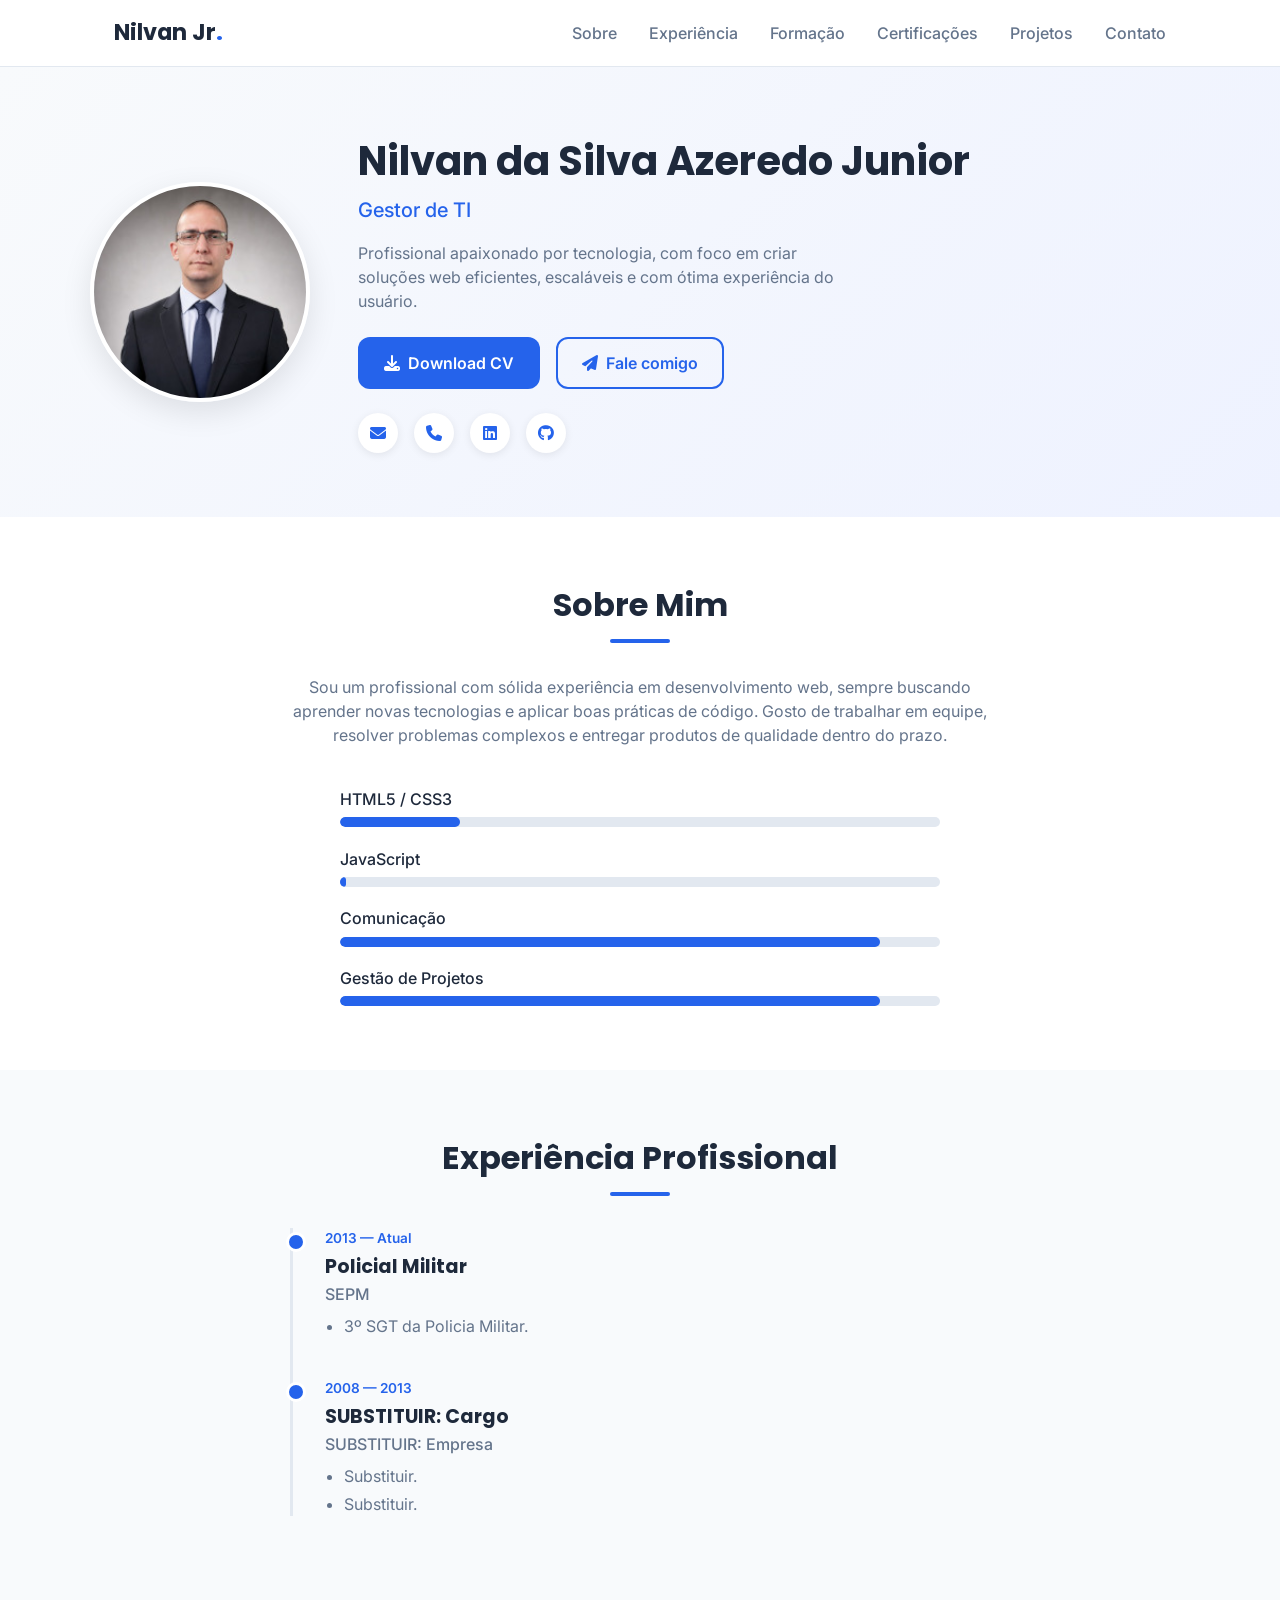
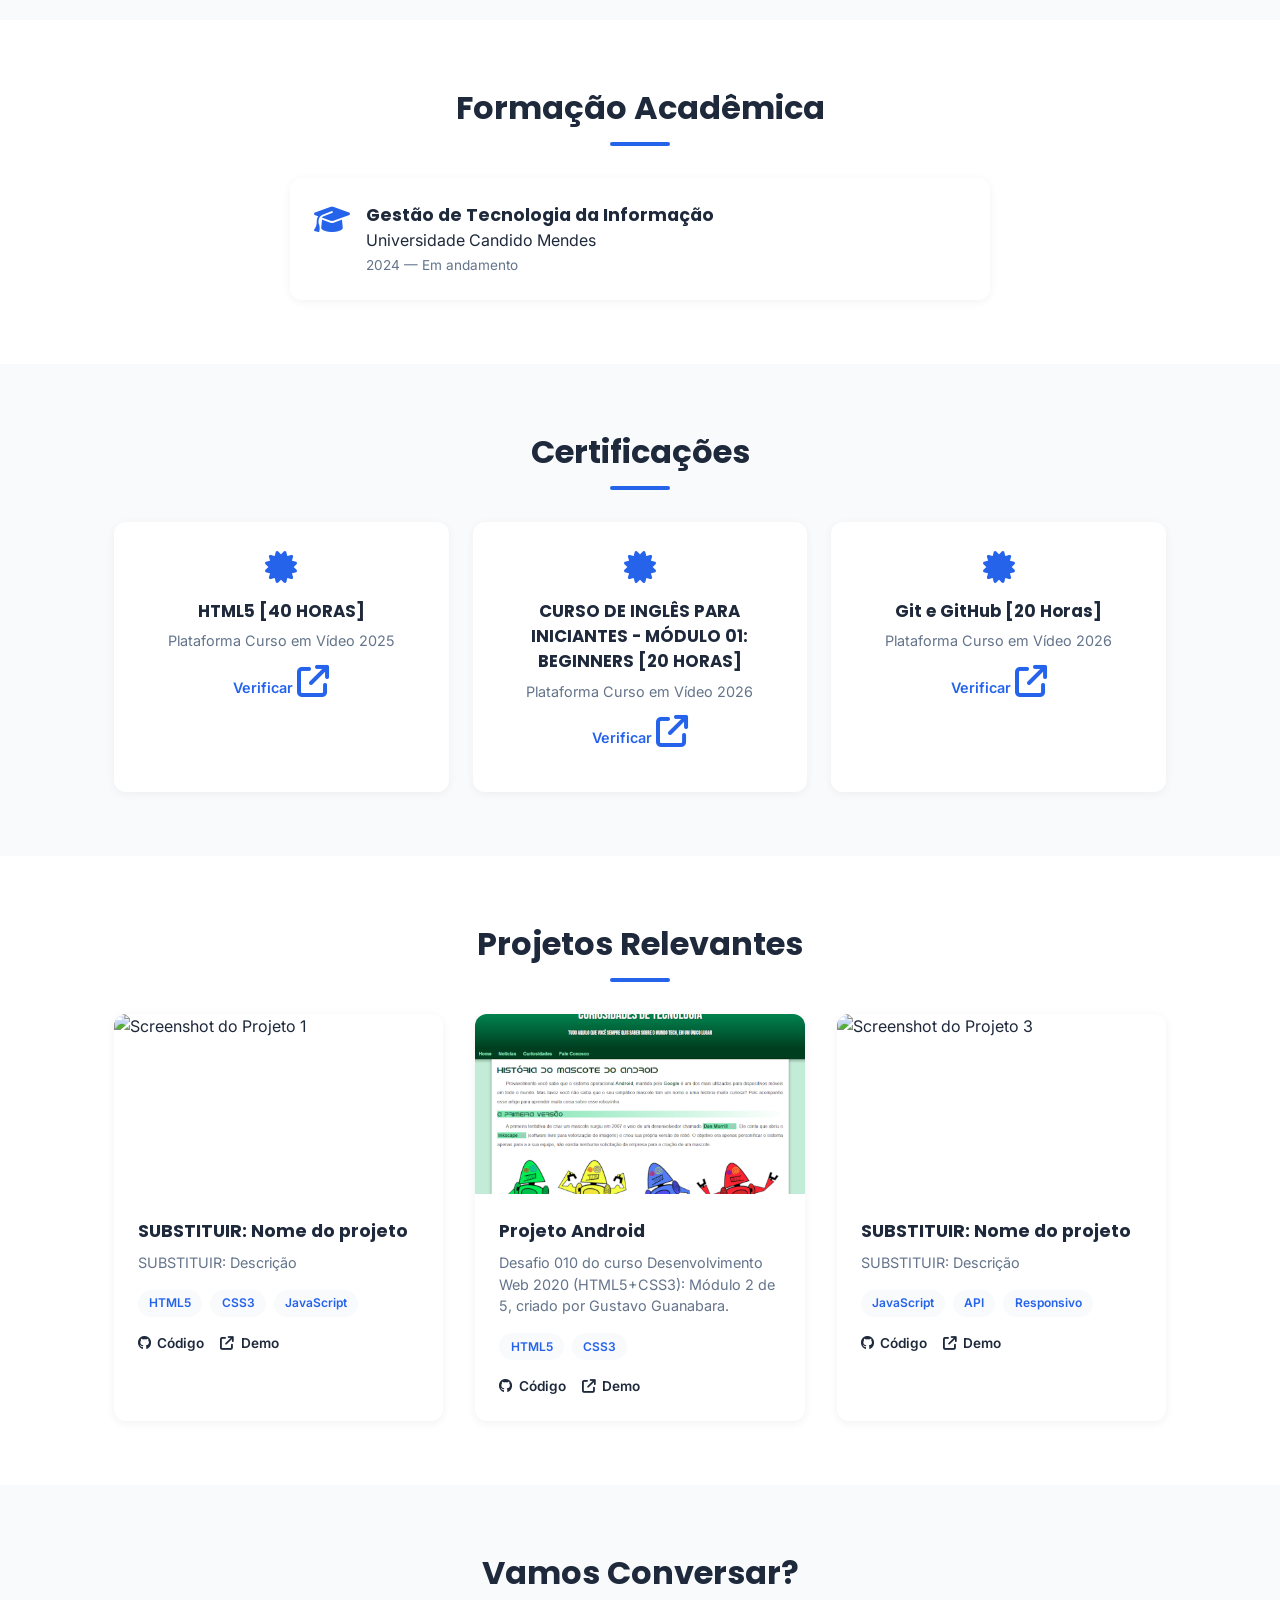
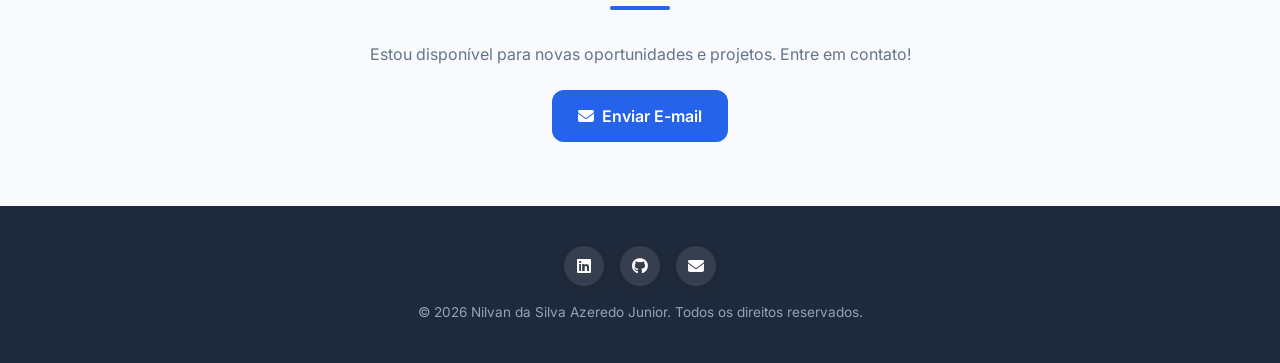
==== commit c7fdb123: "up projeto 02" ====
--- a/index.html
+++ b/index.html
@@ -220,6 +220,7 @@
       <div class="container">
         <h2 class="section-title">Projetos Relevantes</h2>
 
+        <!-- PROJETO 01 -->
         <div class="projects-grid">
           <article class="project-card">
             <div class="project-thumb">
@@ -238,23 +239,25 @@
             </div>
           </article>
 
+          <!-- PROJETO 02 -->
           <article class="project-card">
             <div class="project-thumb">
-              <img src="https://via.placeholder.com/400x220.png?text=Projeto+2" alt="Screenshot do Projeto 2">
+              <img src="imagens/projeto 02 - 500.png" alt="Projeto Android">
             </div>
             <div class="project-info">
-              <h3>SUBSTITUIR: Nome do projeto</h3>
-              <p>SUBSTITUIR: Descrição</p>
+              <h3>Projeto Android</h3>
+              <p>Desafio 010 do curso Desenvolvimento Web 2020 (HTML5+CSS3): Módulo 2 de 5, criado por Gustavo Guanabara.</p>
               <div class="tags">
-                <span>HTML5</span><span>CSS3</span><span>SEO</span>
+                <span>HTML5</span><span>CSS3</span>
               </div>
               <div class="project-links">
-                <a href="#" target="_blank" rel="noopener"><i class="fa-brands fa-github"></i> Código</a>
-                <a href="#" target="_blank" rel="noopener"><i class="fa-solid fa-arrow-up-right-from-square"></i> Demo</a>
-              </div>
-            </div>
-          </article>
-
+                <a href="https://github.com/NilvanJunior90/projeto-android/blob/main/index.html" target="_blank" rel="noopener"><i class="fa-brands fa-github"></i> Código</a>
+                <a href="https://nilvanjunior90.github.io/projeto-android/" target="_blank" rel="noopener"><i class="fa-solid fa-arrow-up-right-from-square"></i> Demo</a>
+              </div>
+            </div>
+          </article>
+
+          <!-- PROJETO 03 -->
           <article class="project-card">
             <div class="project-thumb">
               <img src="https://via.placeholder.com/400x220.png?text=Projeto+3" alt="Screenshot do Projeto 3">
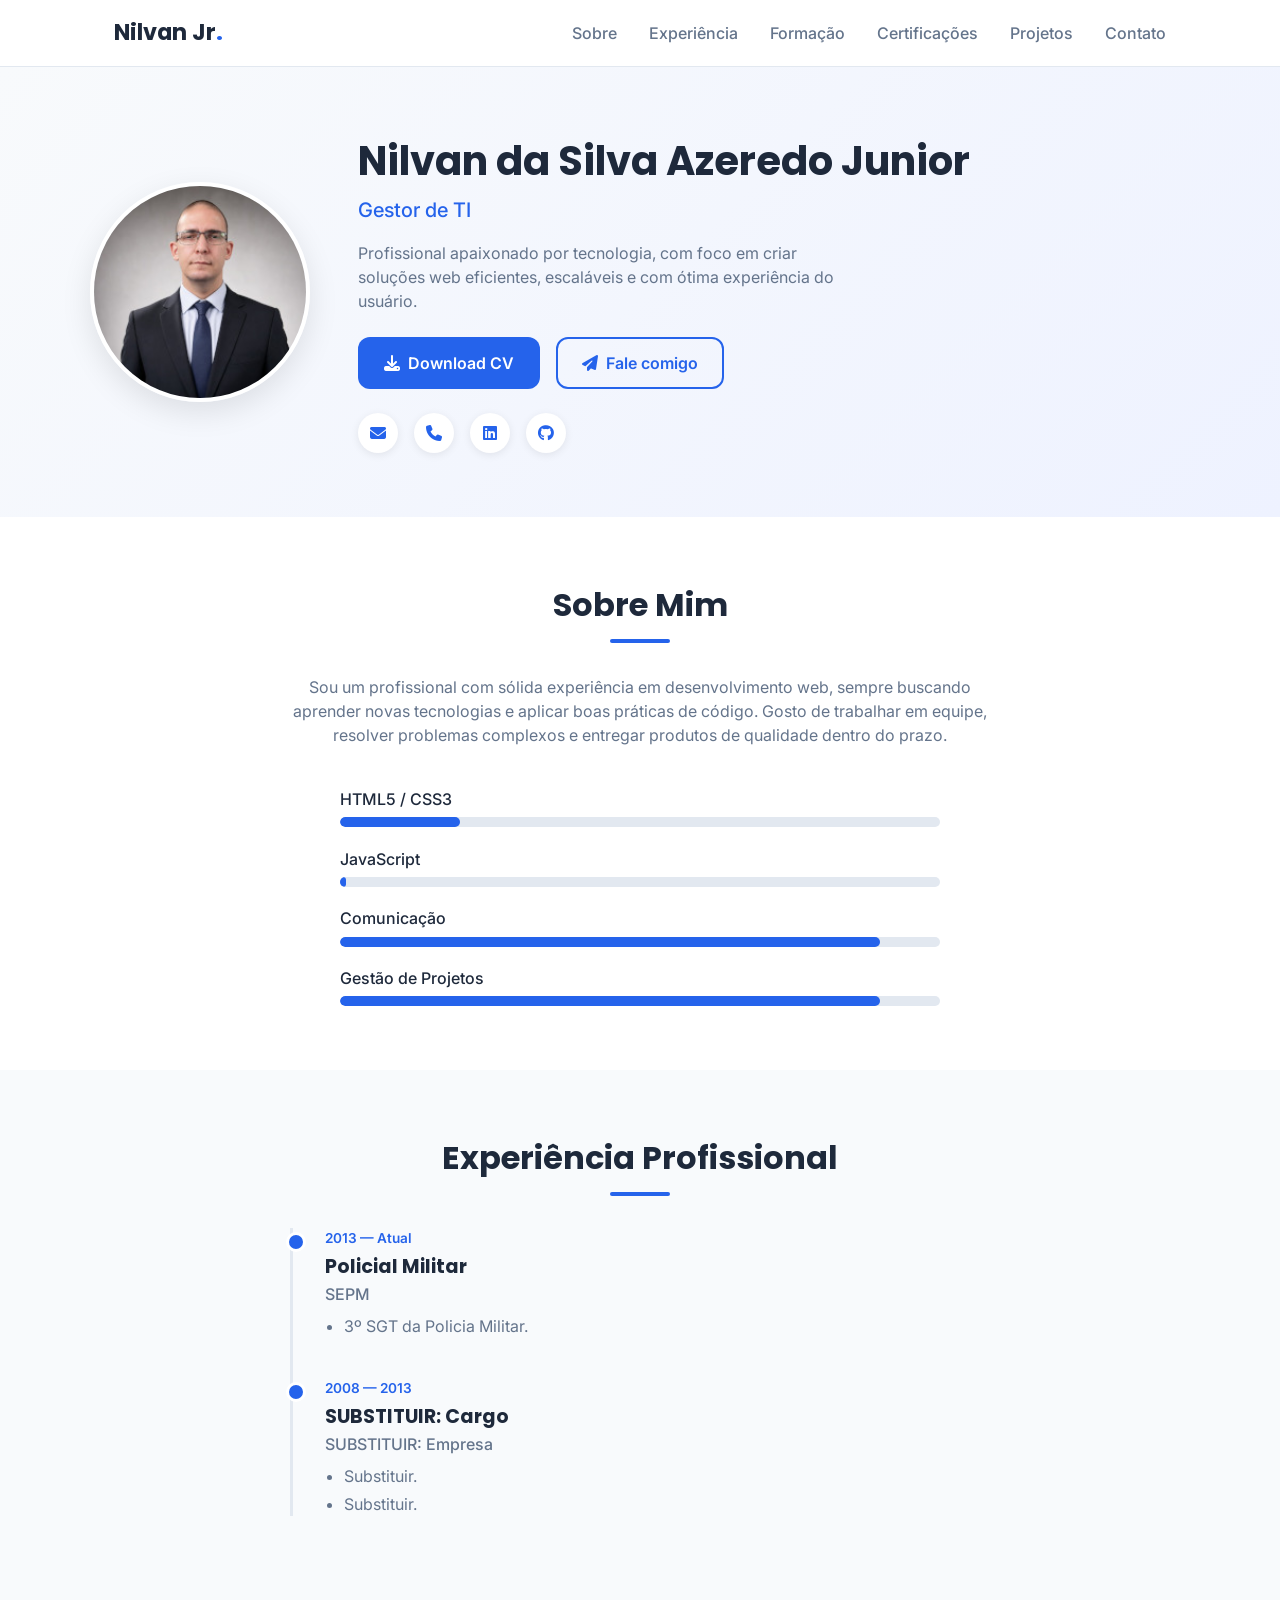
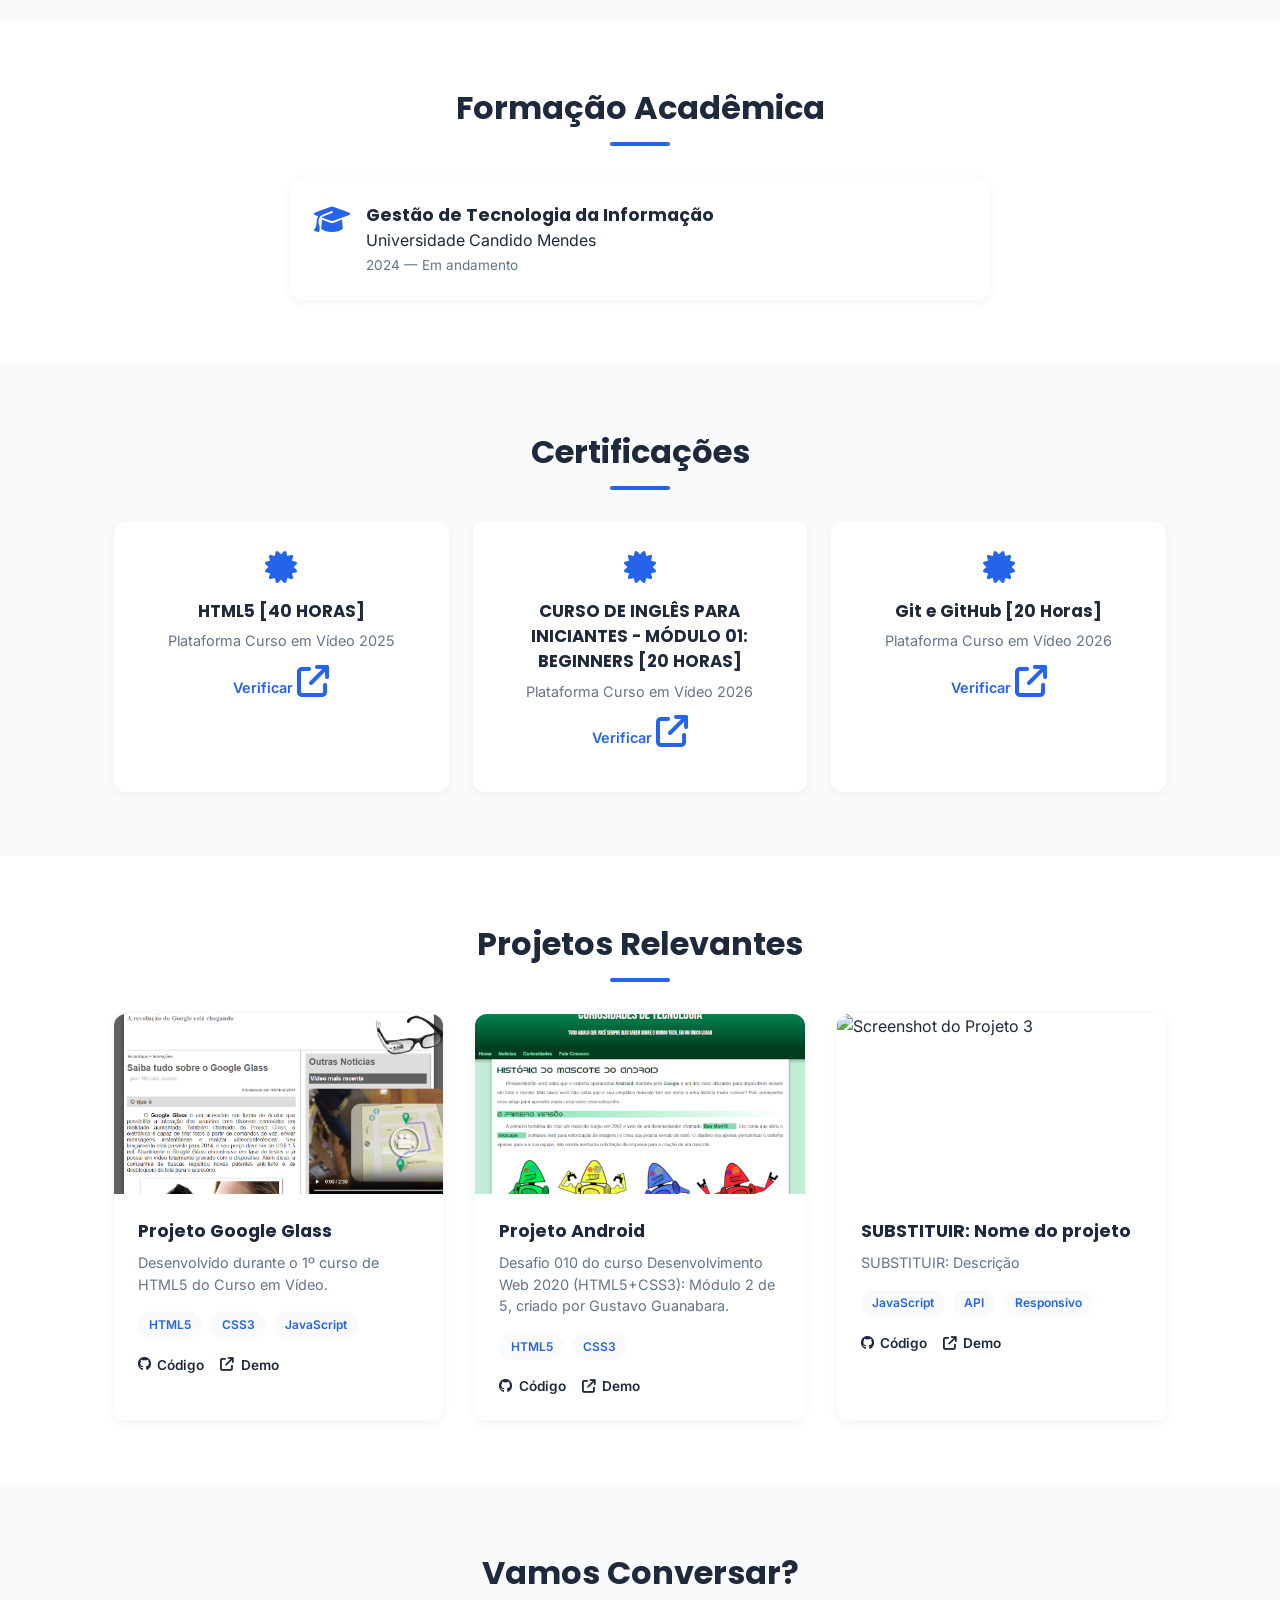
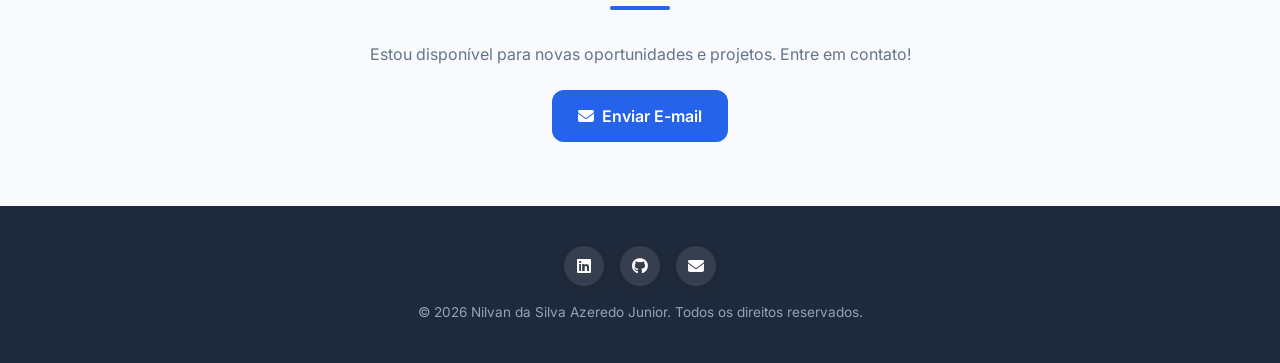
==== commit c04184ae: "up projeto 01" ====
--- a/index.html
+++ b/index.html
@@ -224,17 +224,17 @@
         <div class="projects-grid">
           <article class="project-card">
             <div class="project-thumb">
-              <img src="https://via.placeholder.com/400x220.png?text=Projeto+1" alt="Screenshot do Projeto 1">
+              <img src="imagens/google-glass-500.png" alt="Projeto Google Glass">
             </div>
             <div class="project-info">
-              <h3>SUBSTITUIR: Nome do projeto</h3>
-              <p>SUBSTITUIR: Descrição</p>
+              <h3>Projeto Google Glass</h3>
+              <p>Desenvolvido durante o 1º curso de HTML5 do Curso em Vídeo.</p>
               <div class="tags">
                 <span>HTML5</span><span>CSS3</span><span>JavaScript</span>
               </div>
               <div class="project-links">
-                <a href="#" target="_blank" rel="noopener"><i class="fa-brands fa-github"></i> Código</a>
-                <a href="#" target="_blank" rel="noopener"><i class="fa-solid fa-arrow-up-right-from-square"></i> Demo</a>
+                <a href="https://github.com/NilvanJunior90/projeto-glass-html5/blob/main/index.html" target="_blank" rel="noopener"><i class="fa-brands fa-github"></i> Código</a>
+                <a href="https://nilvanjunior90.github.io/projeto-glass-html5/" target="_blank" rel="noopener"><i class="fa-solid fa-arrow-up-right-from-square"></i> Demo</a>
               </div>
             </div>
           </article>
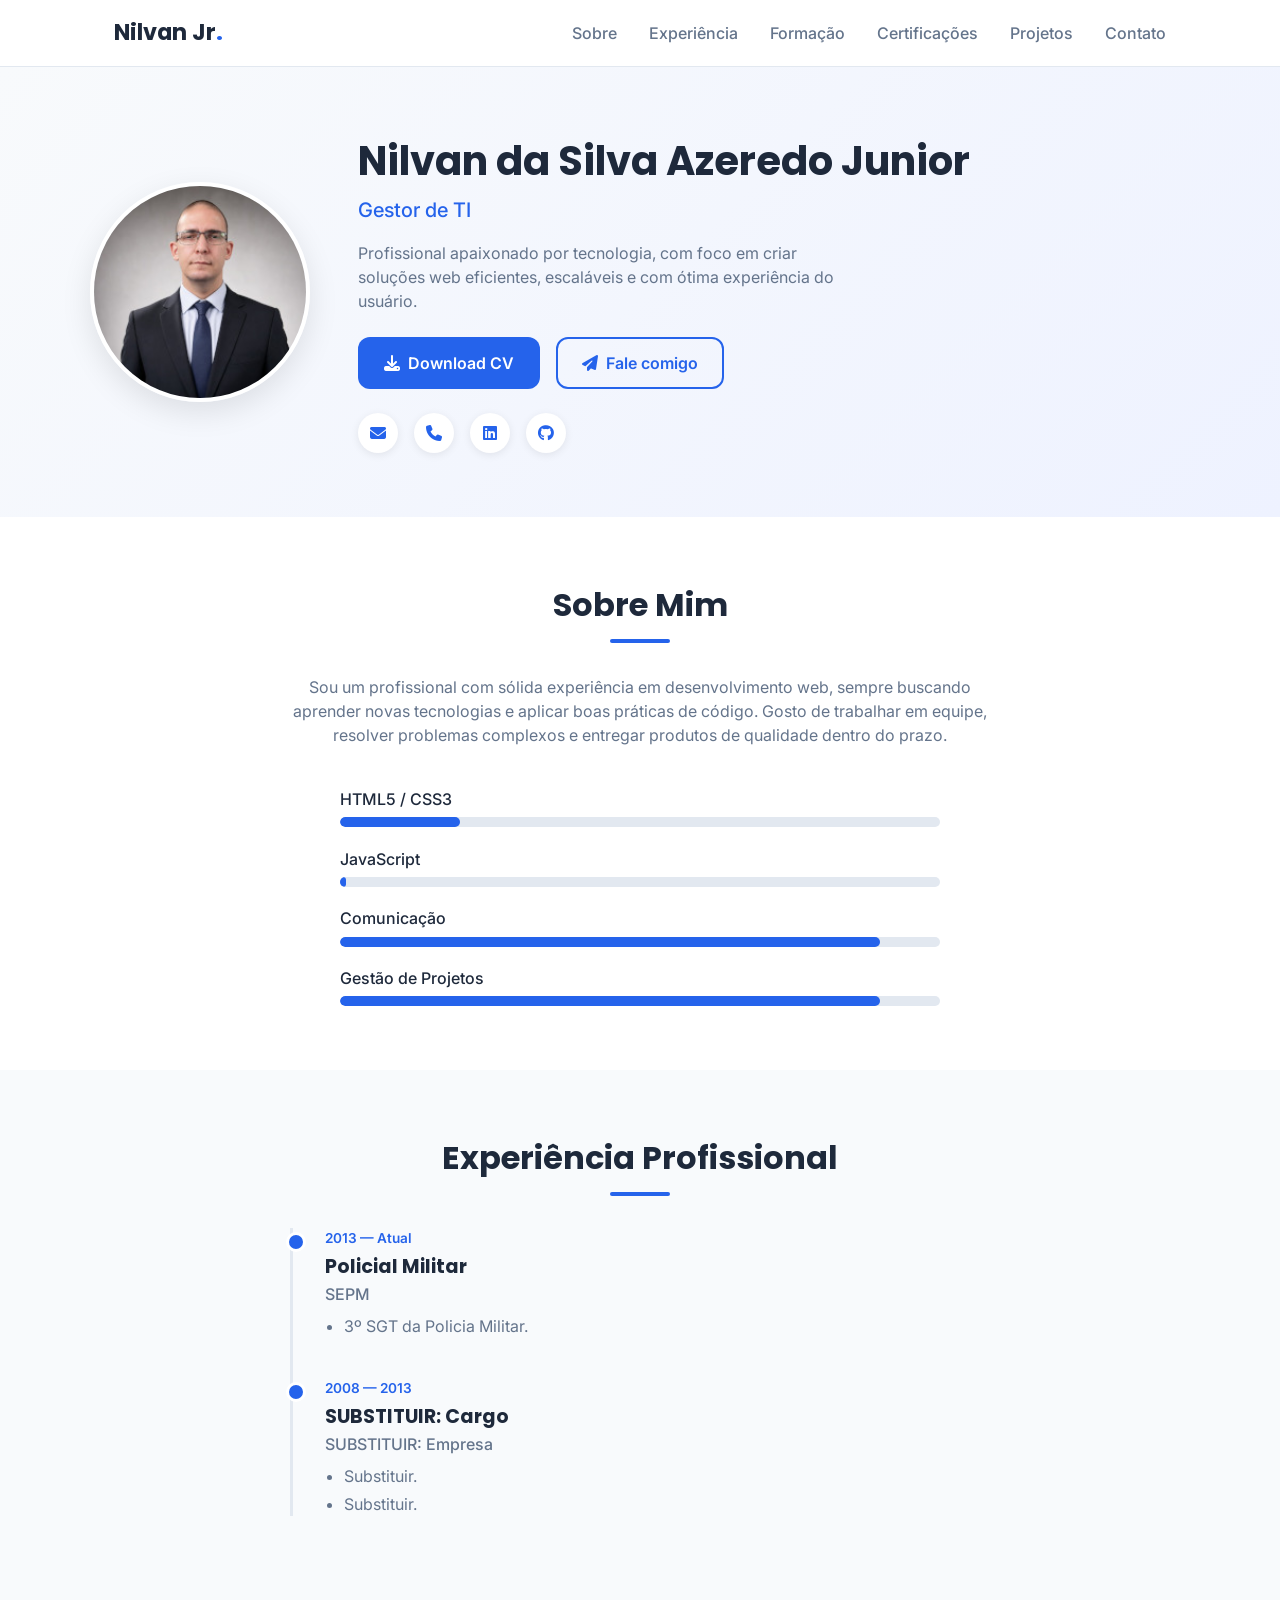
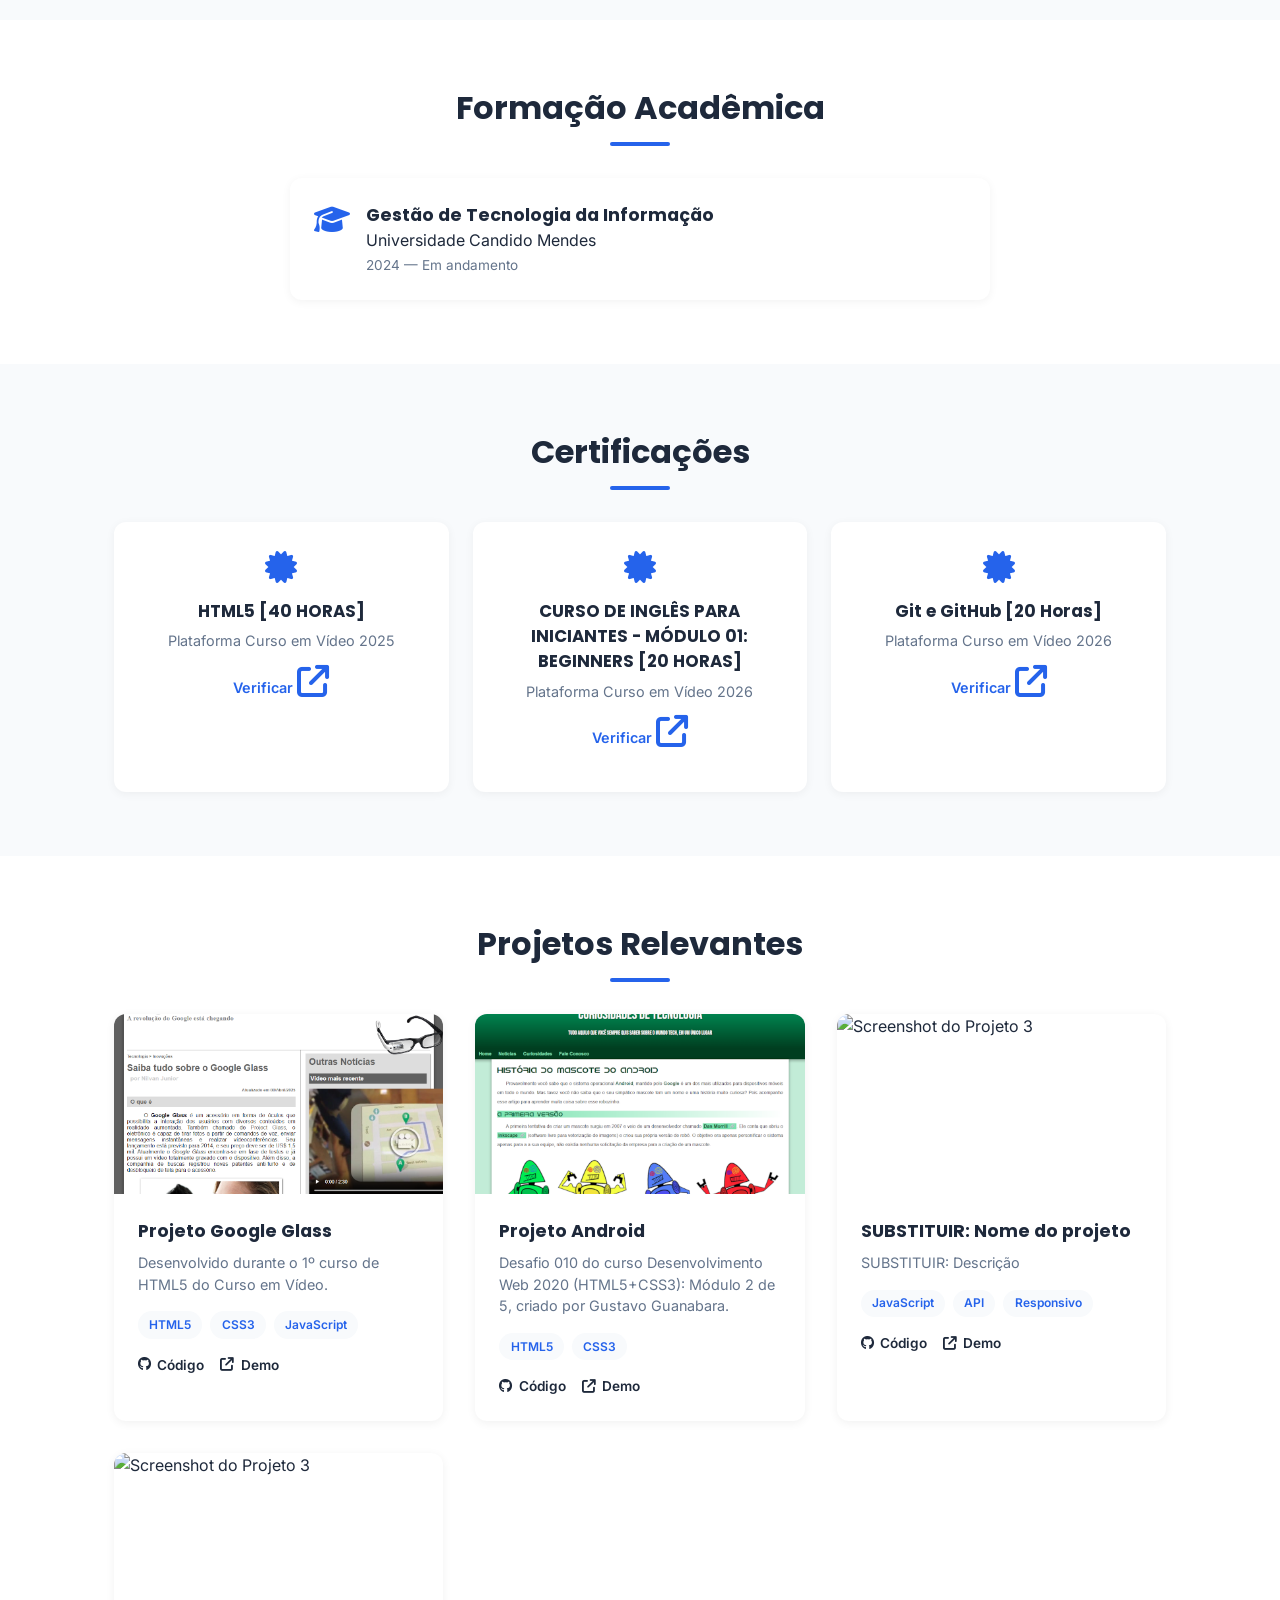
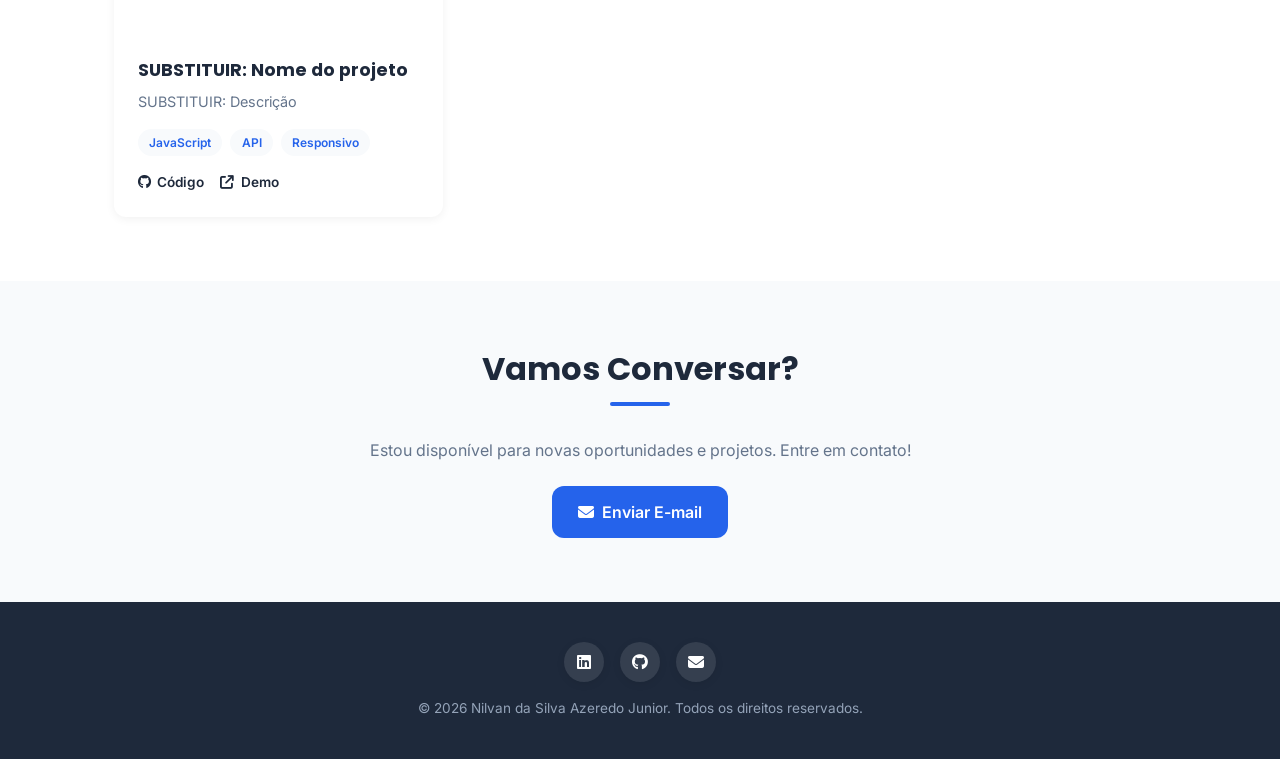
==== commit 8fb04df4: "Update index.html" ====
--- a/index.html
+++ b/index.html
@@ -274,6 +274,24 @@
               </div>
             </div>
           </article>
+
+          <!-- PROJETO 04 -->
+          <article class="project-card">
+              <div class="project-thumb">
+                <img src="https://via.placeholder.com/400x220.png?text=Projeto+3" alt="Screenshot do Projeto 3">
+              </div>
+              <div class="project-info">
+                <h3>SUBSTITUIR: Nome do projeto</h3>
+                <p>SUBSTITUIR: Descrição</p>
+                <div class="tags">
+                  <span>JavaScript</span><span>API</span><span>Responsivo</span>
+                </div>
+                <div class="project-links">
+                  <a href="#" target="_blank" rel="noopener"><i class="fa-brands fa-github"></i> Código</a>
+                  <a href="#" target="_blank" rel="noopener"><i class="fa-solid fa-arrow-up-right-from-square"></i> Demo</a>
+                </div>
+              </div>
+            </article>
         </div>
       </div>
     </section>
